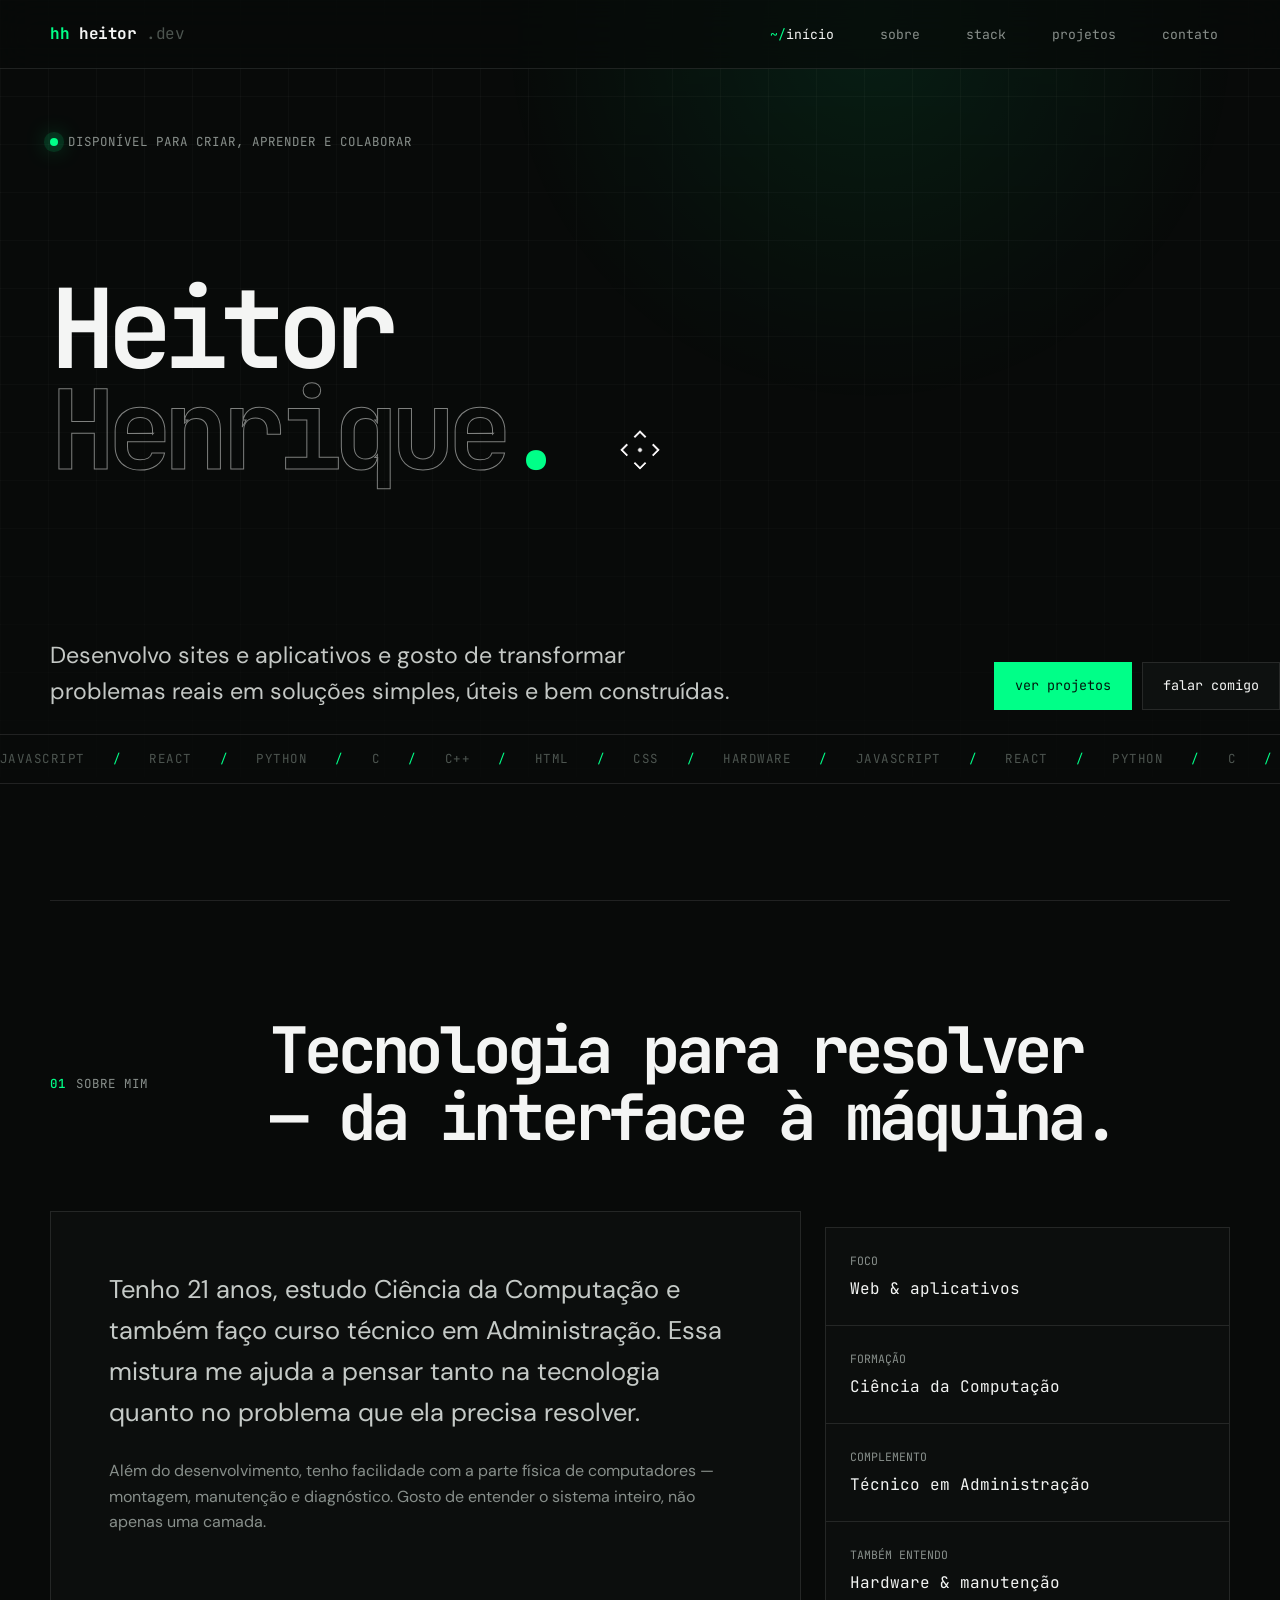
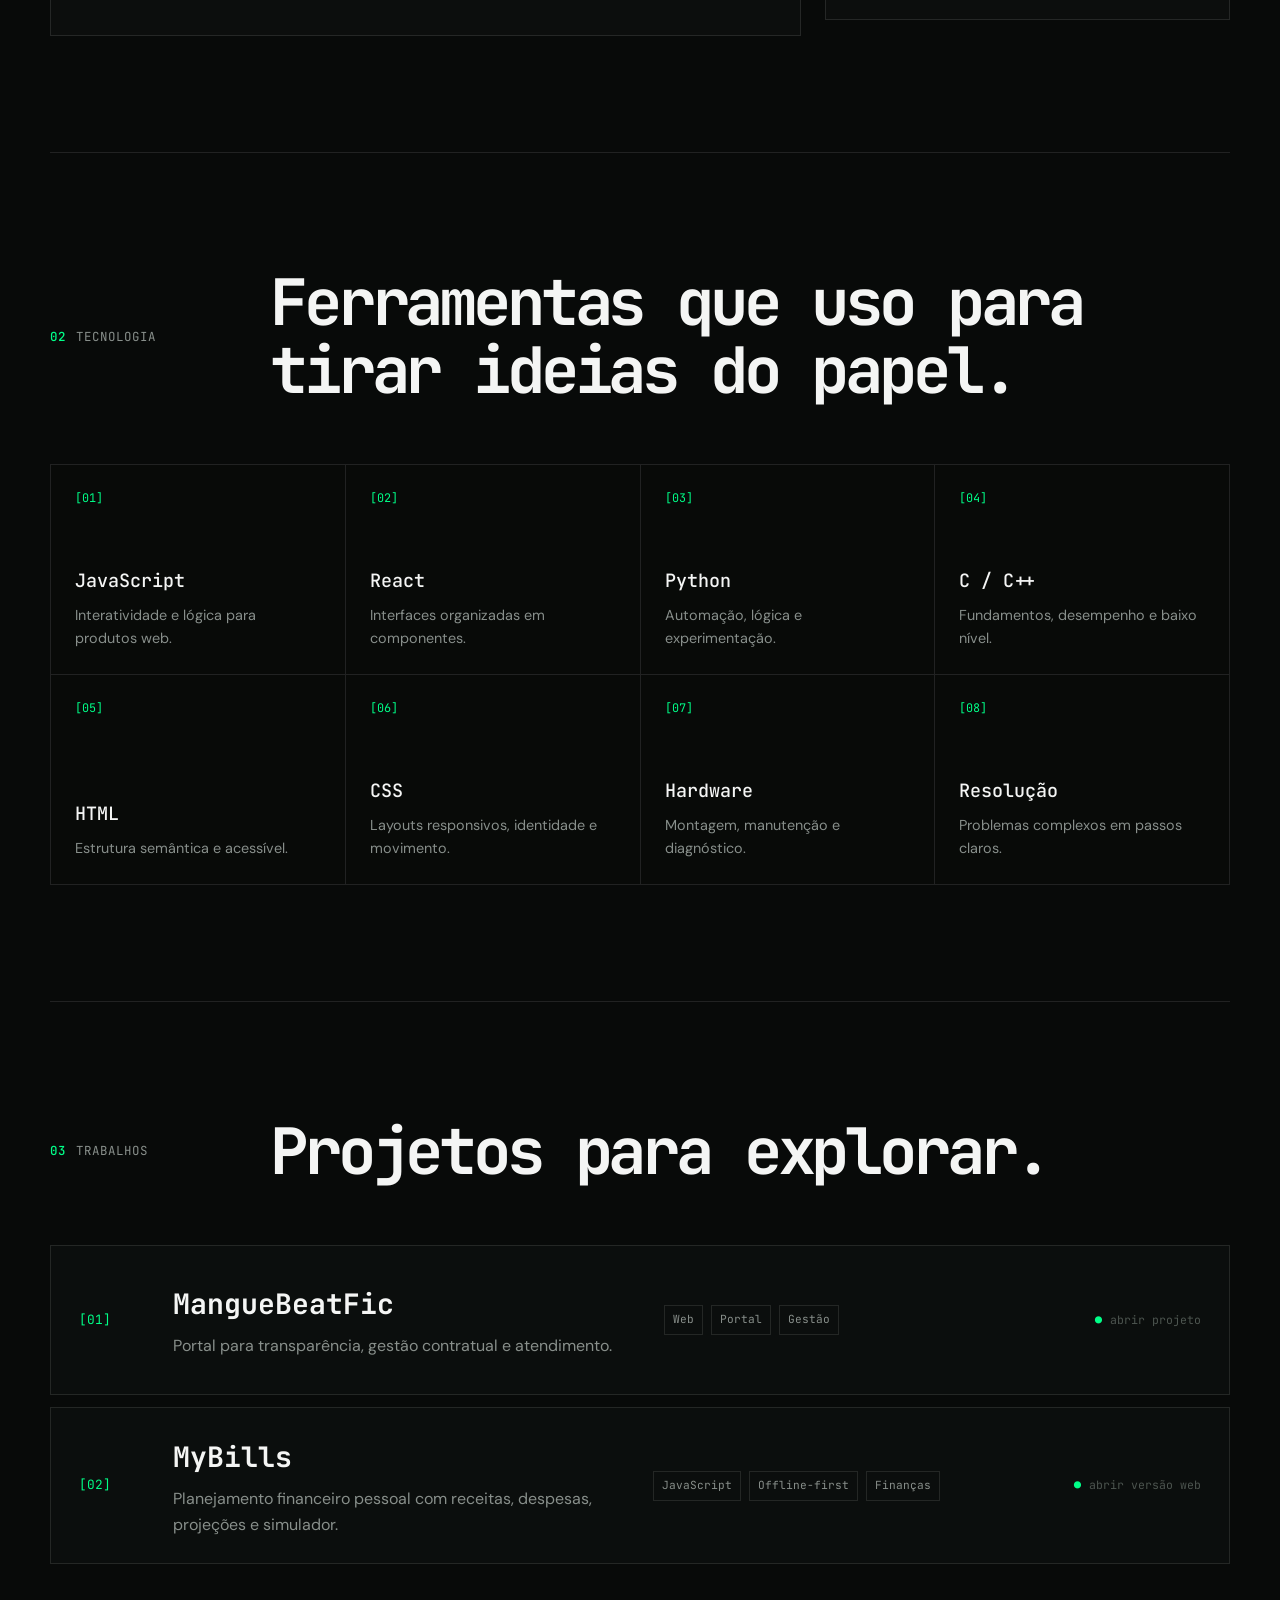
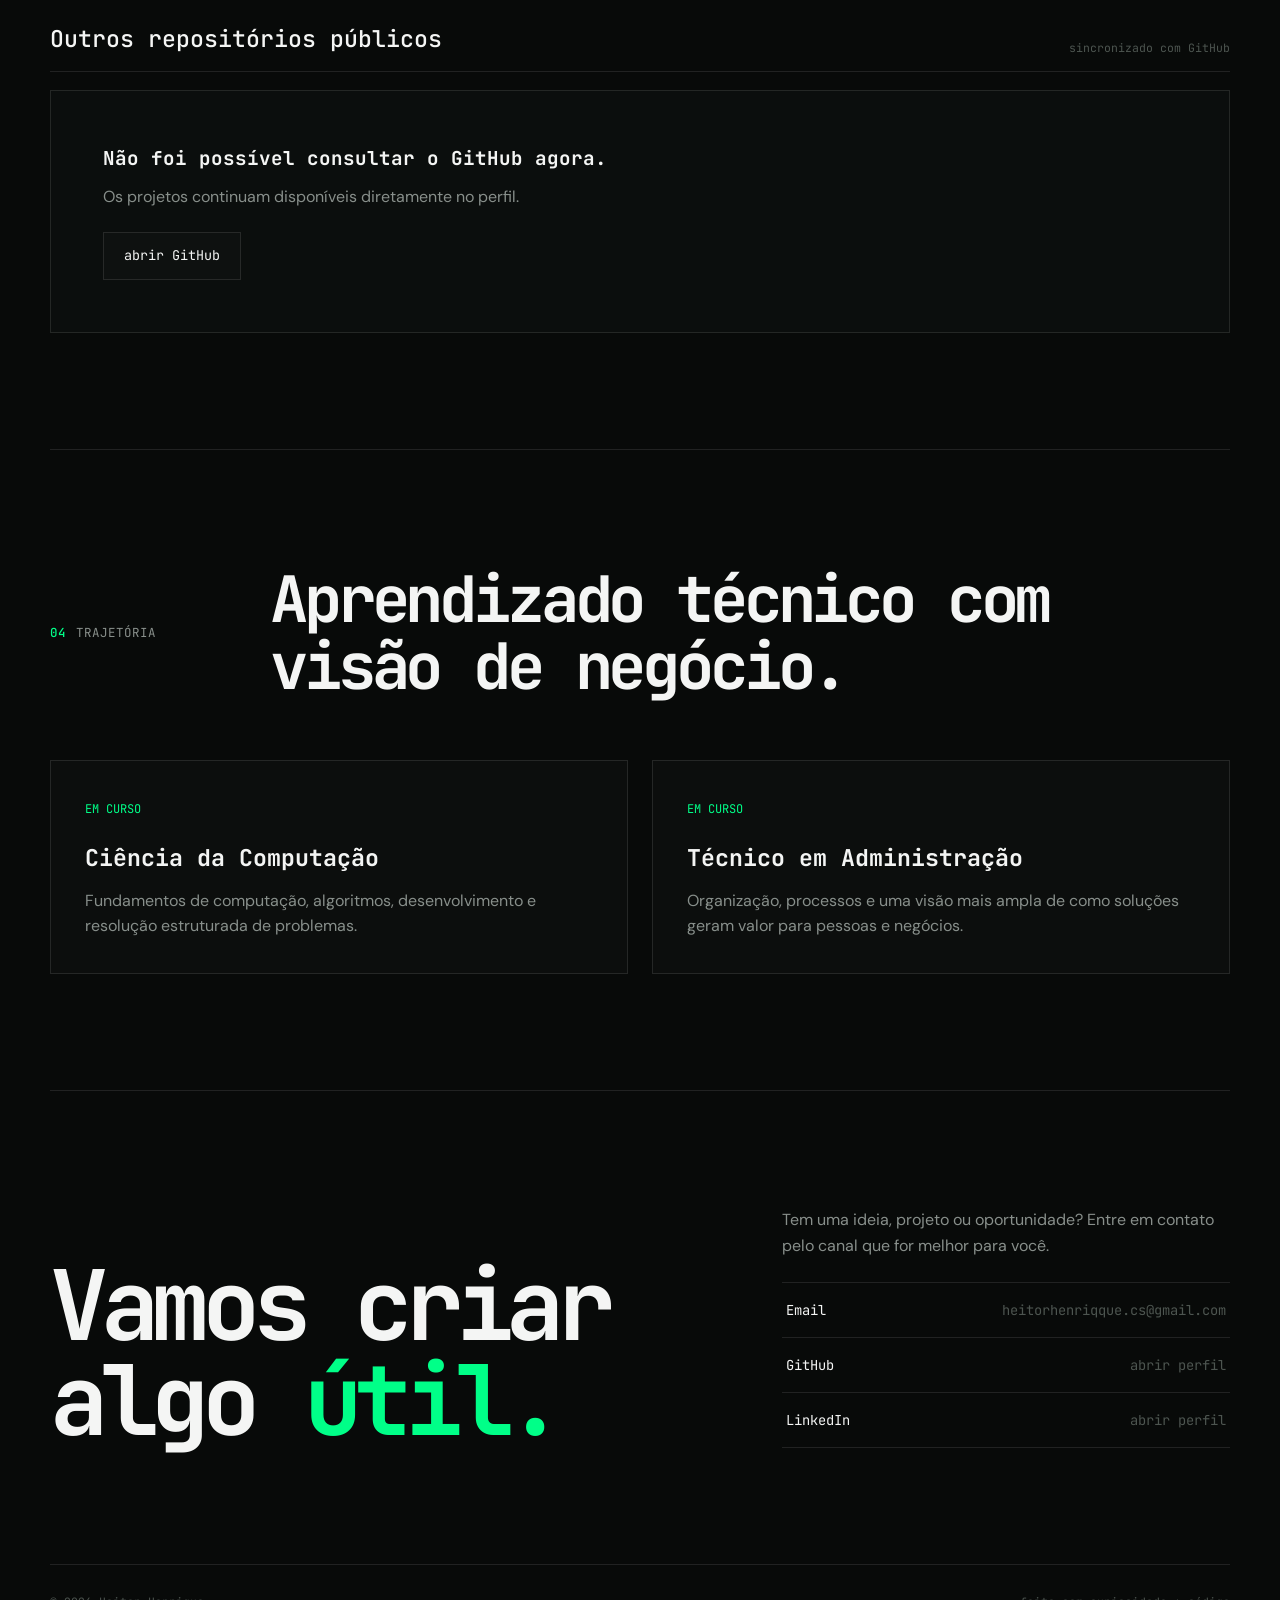
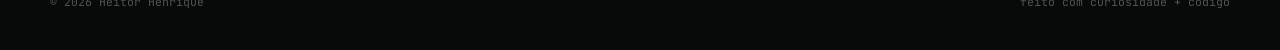
==== index.html @ 335a234e "Publica portfólio profissional" ====
<!doctype html>
<html lang="pt-BR">
<head>
  <meta charset="UTF-8" />
  <meta name="viewport" content="width=device-width, initial-scale=1.0" />
  <meta name="description" content="Portfólio de Heitor Henrique, estudante de Ciência da Computação e desenvolvedor de sites e aplicativos." />
  <meta name="theme-color" content="#080a09" />
  <title>Heitor Henrique — Desenvolvedor</title>
  <link rel="preconnect" href="https://fonts.googleapis.com" />
  <link rel="preconnect" href="https://fonts.gstatic.com" crossorigin />
  <link href="https://fonts.googleapis.com/css2?family=DM+Sans:wght@400;500;600&family=JetBrains+Mono:wght@400;500;600;700&display=swap" rel="stylesheet" />
  <link rel="icon" type="image/svg+xml" href="data:image/svg+xml,%3Csvg xmlns='http://www.w3.org/2000/svg' viewBox='0 0 64 64'%3E%3Crect width='64' height='64' rx='14' fill='%23080a09'/%3E%3Cpath d='M15 17v30M49 17v30M15 32h34' stroke='%2300ff88' stroke-width='7' stroke-linecap='round'/%3E%3C/svg%3E" />
  <style>
    :root {
      --bg: #080a09;
      --panel: #0e1110;
      --panel-2: #121614;
      --ink: #f4f5f4;
      --muted: #888f8b;
      --faint: #4d5550;
      --line: rgba(255, 255, 255, 0.1);
      --green: #00ff88;
      --green-soft: rgba(0, 255, 136, 0.12);
      --mono: "JetBrains Mono", ui-monospace, SFMono-Regular, Menlo, monospace;
      --sans: "DM Sans", system-ui, sans-serif;
      --page: min(1180px, calc(100vw - 48px));
    }

    * { box-sizing: border-box; }
    html { scroll-behavior: smooth; }
    body {
      margin: 0;
      min-width: 320px;
      color: var(--ink);
      background: var(--bg);
      font-family: var(--sans);
      font-size: 16px;
      line-height: 1.6;
      overflow-x: hidden;
    }

    body::before {
      content: "";
      position: fixed;
      inset: 0;
      z-index: -2;
      pointer-events: none;
      background-image:
        radial-gradient(circle at 68% 4%, rgba(0, 255, 136, 0.085), transparent 30%),
        linear-gradient(rgba(255,255,255,.026) 1px, transparent 1px),
        linear-gradient(90deg, rgba(255,255,255,.026) 1px, transparent 1px);
      background-size: auto, 48px 48px, 48px 48px;
      mask-image: linear-gradient(to bottom, #000 0%, rgba(0,0,0,.75) 52%, transparent 100%);
    }

    ::selection { color: #001b0e; background: var(--green); }
    a { color: inherit; text-decoration: none; }
    button { color: inherit; font: inherit; }
    [id] { scroll-margin-top: 100px; }

    .skip-link {
      position: fixed;
      z-index: 1000;
      top: 12px;
      left: 12px;
      padding: 10px 14px;
      background: var(--green);
      color: #00170c;
      transform: translateY(-140%);
      transition: transform .2s ease;
    }
    .skip-link:focus { transform: translateY(0); }

    .topbar {
      position: fixed;
      inset: 0 0 auto;
      z-index: 50;
      background: rgba(8,10,9,.72);
      border-bottom: 1px solid var(--line);
      backdrop-filter: blur(18px);
    }

    .nav {
      width: var(--page);
      height: 68px;
      margin: auto;
      display: flex;
      align-items: center;
      justify-content: space-between;
      gap: 24px;
    }

    .brand {
      display: inline-flex;
      align-items: center;
      gap: 10px;
      font-family: var(--mono);
      font-weight: 700;
      letter-spacing: -.03em;
    }
    .brand-mark { color: var(--green); }
    .brand-ext { color: var(--faint); font-weight: 400; }

    .nav-links { display: flex; align-items: center; gap: 6px; }
    .nav-link {
      position: relative;
      padding: 8px 12px;
      color: var(--muted);
      font-family: var(--mono);
      font-size: .82rem;
      transition: color .25s ease;
    }
    .nav-link::before { content: "~/"; opacity: 0; color: var(--green); transition: opacity .25s ease; }
    .nav-link:hover, .nav-link.is-active { color: var(--ink); }
    .nav-link:hover::before, .nav-link.is-active::before { opacity: 1; }

    .menu-button {
      display: none;
      border: 1px solid var(--line);
      background: var(--panel);
      padding: 9px 12px;
      font-family: var(--mono);
      font-size: .8rem;
    }

    main { overflow: hidden; }
    .section {
      width: var(--page);
      margin: 0 auto;
      padding: 116px 0;
      border-top: 1px solid var(--line);
    }

    .hero {
      min-height: 100svh;
      padding-top: 132px;
      display: grid;
      grid-template-rows: auto 1fr auto;
      border-top: 0;
    }

    .eyebrow, .section-kicker {
      display: flex;
      align-items: center;
      gap: 10px;
      color: var(--muted);
      font-family: var(--mono);
      font-size: .78rem;
      letter-spacing: .08em;
      text-transform: uppercase;
    }
    .eyebrow-dot {
      width: 8px;
      height: 8px;
      border-radius: 50%;
      background: var(--green);
      box-shadow: 0 0 0 6px var(--green-soft), 0 0 22px var(--green);
      animation: pulse 2.2s ease-in-out infinite;
    }

    .hero-copy { align-self: center; padding: 40px 0 72px; }
    .hero h1 {
      max-width: 1050px;
      margin: 0;
      font-family: var(--mono);
      font-size: clamp(3.2rem, 8.6vw, 8rem);
      font-weight: 600;
      line-height: .92;
      letter-spacing: -.085em;
    }
    .hero h1 .outline {
      color: transparent;
      -webkit-text-stroke: 1px rgba(244,245,244,.5);
    }
    .hero h1 .accent { color: var(--green); }

    .hero-bottom {
      display: grid;
      grid-template-columns: 1.35fr .65fr;
      align-items: end;
      gap: 40px;
      padding-bottom: 24px;
    }
    .hero-intro {
      max-width: 690px;
      margin: 0;
      color: #c4c8c5;
      font-size: clamp(1.1rem, 2vw, 1.45rem);
      line-height: 1.55;
    }
    .hero-actions { display: flex; justify-content: flex-end; gap: 10px; flex-wrap: wrap; }

    .button {
      display: inline-flex;
      align-items: center;
      justify-content: center;
      min-height: 48px;
      padding: 0 20px;
      border: 1px solid var(--line);
      background: var(--panel);
      font-family: var(--mono);
      font-size: .84rem;
      transition: color .25s ease, background .25s ease, border-color .25s ease, transform .25s ease;
    }
    .button:hover { border-color: var(--green); color: var(--green); transform: translateY(-2px); }
    .button.primary { color: #00180c; background: var(--green); border-color: var(--green); }
    .button.primary:hover { color: #00180c; background: #67ffb7; }

    .ticker {
      width: 100vw;
      margin-left: calc((100vw - var(--page)) / -2);
      overflow: hidden;
      border-top: 1px solid var(--line);
      border-bottom: 1px solid var(--line);
      color: var(--faint);
      font-family: var(--mono);
      font-size: .78rem;
      letter-spacing: .12em;
      text-transform: uppercase;
    }
    .ticker-track {
      display: flex;
      width: max-content;
      gap: 28px;
      padding: 14px 0;
      animation: marquee 22s linear infinite;
    }
    .ticker-track span::after { content: "/"; margin-left: 28px; color: var(--green); }

    .section-head {
      display: grid;
      grid-template-columns: 180px 1fr;
      gap: 40px;
      margin-bottom: 60px;
    }
    .section-kicker strong { color: var(--green); font-weight: 500; }
    .section-title {
      max-width: 850px;
      margin: 0;
      font-family: var(--mono);
      font-size: clamp(2.15rem, 5vw, 4.7rem);
      line-height: 1.05;
      letter-spacing: -.065em;
    }

    .about-grid { display: grid; grid-template-columns: 1.3fr .7fr; gap: 24px; }
    .about-copy, .facts { border: 1px solid var(--line); background: rgba(14,17,16,.72); }
    .about-copy { padding: clamp(26px, 5vw, 58px); }
    .about-copy p { margin: 0; color: #c5cac7; font-size: clamp(1.15rem, 2.1vw, 1.6rem); }
    .about-copy p + p { margin-top: 24px; color: var(--muted); font-size: 1rem; }
    .facts { display: grid; }
    .fact { padding: 24px; border-bottom: 1px solid var(--line); }
    .fact:last-child { border-bottom: 0; }
    .fact dt { color: var(--muted); font-family: var(--mono); font-size: .72rem; text-transform: uppercase; }
    .fact dd { margin: 5px 0 0; font-family: var(--mono); font-size: 1rem; }

    .skill-grid { display: grid; grid-template-columns: repeat(4, 1fr); border-top: 1px solid var(--line); border-left: 1px solid var(--line); }
    .skill-card {
      position: relative;
      min-height: 210px;
      padding: 24px;
      display: flex;
      flex-direction: column;
      justify-content: space-between;
      border-right: 1px solid var(--line);
      border-bottom: 1px solid var(--line);
      background: rgba(8,10,9,.5);
      transition: background .25s ease;
      overflow: hidden;
    }
    .skill-card::before {
      content: "";
      position: absolute;
      inset: auto 0 0;
      height: 3px;
      background: var(--green);
      transform: scaleX(0);
      transform-origin: left;
      transition: transform .35s ease;
    }
    .skill-card:hover { background: var(--green-soft); }
    .skill-card:hover::before { transform: scaleX(1); }
    .skill-index { color: var(--green); font-family: var(--mono); font-size: .74rem; }
    .skill-card h3 { margin: 0; font-family: var(--mono); font-size: 1.15rem; font-weight: 500; }
    .skill-card p { margin: 8px 0 0; color: var(--muted); font-size: .9rem; }

    .project-list { display: grid; gap: 12px; }
    .project-card {
      position: relative;
      display: grid;
      grid-template-columns: 70px 1.15fr 1fr auto;
      gap: 24px;
      align-items: center;
      min-height: 150px;
      padding: 26px 28px;
      border: 1px solid var(--line);
      background: rgba(14,17,16,.65);
      transition: border-color .3s ease, background .3s ease, transform .3s ease;
    }
    .project-card:hover { border-color: rgba(0,255,136,.55); background: var(--panel-2); transform: translateX(8px); }
    .project-number { color: var(--green); font-family: var(--mono); font-size: .8rem; }
    .project-card h3 { margin: 0; font-family: var(--mono); font-size: clamp(1.2rem, 2.2vw, 1.8rem); }
    .project-card p { margin: 7px 0 0; color: var(--muted); }
    .project-tags { display: flex; flex-wrap: wrap; gap: 8px; }
    .tag { padding: 5px 8px; border: 1px solid var(--line); color: var(--muted); font-family: var(--mono); font-size: .7rem; }
    .project-status { color: var(--faint); font-family: var(--mono); font-size: .72rem; white-space: nowrap; }
    .project-status::before { content: "●"; margin-right: 8px; color: var(--green); }
    .project-empty {
      padding: clamp(28px, 5vw, 52px);
      border: 1px solid var(--line);
      background: rgba(14,17,16,.65);
    }
    .project-empty strong { display: block; margin-bottom: 10px; font-family: var(--mono); font-size: 1.2rem; }
    .project-empty p { max-width: 680px; margin: 0 0 22px; color: var(--muted); }
    .project-empty .button { width: fit-content; }
    .github-heading {
      display: flex;
      justify-content: space-between;
      gap: 20px;
      align-items: end;
      margin: 56px 0 18px;
      padding-bottom: 14px;
      border-bottom: 1px solid var(--line);
    }
    .github-heading h3 { margin: 0; font-family: var(--mono); font-size: clamp(1.1rem, 2vw, 1.45rem); font-weight: 500; }
    .github-heading span { color: var(--faint); font-family: var(--mono); font-size: .72rem; }

    .journey {
      display: grid;
      grid-template-columns: repeat(2, 1fr);
      gap: 24px;
    }
    .journey-card { padding: 34px; border: 1px solid var(--line); background: rgba(14,17,16,.72); }
    .journey-card .label { color: var(--green); font-family: var(--mono); font-size: .75rem; }
    .journey-card h3 { margin: 18px 0 12px; font-family: var(--mono); font-size: 1.45rem; }
    .journey-card p { margin: 0; color: var(--muted); }

    .contact-wrap {
      display: grid;
      grid-template-columns: 1.2fr .8fr;
      gap: 60px;
      align-items: end;
    }
    .contact-title { margin: 0; font-family: var(--mono); font-size: clamp(3rem, 7.6vw, 7.2rem); line-height: .98; letter-spacing: -.075em; }
    .contact-title span { color: var(--green); }
    .contact-side p { margin: 0 0 24px; color: var(--muted); }
    .contact-links { display: grid; border-top: 1px solid var(--line); }
    .contact-link { padding: 16px 4px; display: flex; justify-content: space-between; border-bottom: 1px solid var(--line); font-family: var(--mono); font-size: .86rem; }
    .contact-link span:last-child { color: var(--faint); }

    footer {
      width: var(--page);
      margin: auto;
      padding: 28px 0 38px;
      display: flex;
      justify-content: space-between;
      gap: 20px;
      border-top: 1px solid var(--line);
      color: var(--faint);
      font-family: var(--mono);
      font-size: .72rem;
    }

    .reveal { opacity: 0; transform: translateY(28px); transition: opacity .75s ease, transform .75s cubic-bezier(.22,1,.36,1); }
    .reveal.is-visible { opacity: 1; transform: translateY(0); }

    .cursor {
      position: fixed;
      top: 0;
      left: 0;
      z-index: 9999;
      width: 28px;
      height: 28px;
      pointer-events: none;
      will-change: transform, width, height;
      transition: width .24s cubic-bezier(.22,1,.36,1), height .24s cubic-bezier(.22,1,.36,1), opacity .2s ease;
      mix-blend-mode: difference;
    }
    .cursor-dot { position: absolute; width: 4px; height: 4px; left: 50%; top: 50%; transform: translate(-50%,-50%); border-radius: 50%; background: #fff; transition: opacity .2s ease; }
    .cursor-corner { position: absolute; width: 9px; height: 9px; border-color: #fff; border-style: solid; transition: width .2s ease, height .2s ease; }
    .cursor-corner:nth-child(2) { top: 0; left: 0; border-width: 2px 0 0 2px; }
    .cursor-corner:nth-child(3) { top: 0; right: 0; border-width: 2px 2px 0 0; }
    .cursor-corner:nth-child(4) { bottom: 0; right: 0; border-width: 0 2px 2px 0; }
    .cursor-corner:nth-child(5) { bottom: 0; left: 0; border-width: 0 0 2px 2px; }
    .cursor.is-target .cursor-dot { opacity: 0; }

    @keyframes pulse { 50% { opacity: .4; transform: scale(.8); } }
    @keyframes marquee { to { transform: translateX(-50%); } }

    @media (pointer: fine) { body, a, button { cursor: none; } }
    @media (pointer: coarse) { .cursor { display: none; } }

    @media (max-width: 900px) {
      :root { --page: min(100% - 32px, 720px); }
      .nav-links {
        position: absolute;
        top: 68px;
        left: 16px;
        right: 16px;
        display: none;
        flex-direction: column;
        align-items: stretch;
        padding: 12px;
        border: 1px solid var(--line);
        background: #0b0e0c;
      }
      .nav-links.is-open { display: flex; }
      .menu-button { display: block; }
      .hero-bottom, .about-grid, .contact-wrap { grid-template-columns: 1fr; }
      .hero-actions { justify-content: flex-start; }
      .section-head { grid-template-columns: 1fr; gap: 16px; }
      .skill-grid { grid-template-columns: repeat(2, 1fr); }
      .project-card { grid-template-columns: 50px 1fr; }
      .project-tags, .project-status { grid-column: 2; }
      .github-heading { align-items: start; flex-direction: column; }
      .contact-side { max-width: 560px; }
    }

    @media (max-width: 580px) {
      :root { --page: calc(100vw - 28px); }
      .section { padding: 88px 0; }
      .hero { padding-top: 116px; }
      .hero-copy { padding: 64px 0; }
      .hero h1 { font-size: clamp(3rem, 15vw, 5rem); }
      .hero-bottom { gap: 28px; }
      .skill-grid, .journey { grid-template-columns: 1fr; }
      .skill-card { min-height: 170px; }
      .project-card { grid-template-columns: 1fr; padding: 24px; }
      .project-tags, .project-status { grid-column: 1; }
      footer { flex-direction: column; }
    }

    @media (prefers-reduced-motion: reduce) {
      *, *::before, *::after { scroll-behavior: auto !important; animation-duration: .01ms !important; animation-iteration-count: 1 !important; transition-duration: .01ms !important; }
      .cursor { display: none; }
      body, a, button { cursor: auto; }
    }
  </style>
</head>
<body>
  <a class="skip-link" href="#conteudo">Pular para o conteúdo</a>
  <div class="cursor" aria-hidden="true">
    <span class="cursor-dot"></span><span class="cursor-corner"></span><span class="cursor-corner"></span><span class="cursor-corner"></span><span class="cursor-corner"></span>
  </div>

  <header class="topbar">
    <nav class="nav" aria-label="Navegação principal">
      <a class="brand cursor-target" href="#inicio" aria-label="Voltar ao início"><span class="brand-mark">hh</span><span>heitor</span><span class="brand-ext">.dev</span></a>
      <button class="menu-button cursor-target" type="button" aria-expanded="false" aria-controls="nav-links">menu</button>
      <div class="nav-links" id="nav-links">
        <a class="nav-link cursor-target is-active" href="#inicio">início</a>
        <a class="nav-link cursor-target" href="#sobre">sobre</a>
        <a class="nav-link cursor-target" href="#habilidades">stack</a>
        <a class="nav-link cursor-target" href="#projetos">projetos</a>
        <a class="nav-link cursor-target" href="#contato">contato</a>
      </div>
    </nav>
  </header>

  <main id="conteudo">
    <section class="section hero" id="inicio" data-section>
      <div class="eyebrow reveal"><span class="eyebrow-dot"></span> disponível para criar, aprender e colaborar</div>
      <div class="hero-copy reveal">
        <h1>Heitor<br><span class="outline">Henrique</span><span class="accent">.</span></h1>
      </div>
      <div>
        <div class="hero-bottom reveal">
          <p class="hero-intro">Desenvolvo sites e aplicativos e gosto de transformar problemas reais em soluções simples, úteis e bem construídas.</p>
          <div class="hero-actions">
            <a class="button primary cursor-target" href="#projetos">ver projetos</a>
            <a class="button cursor-target" href="#contato">falar comigo</a>
          </div>
        </div>
        <div class="ticker" aria-hidden="true">
          <div class="ticker-track">
            <span>JavaScript</span><span>React</span><span>Python</span><span>C</span><span>C++</span><span>HTML</span><span>CSS</span><span>Hardware</span>
            <span>JavaScript</span><span>React</span><span>Python</span><span>C</span><span>C++</span><span>HTML</span><span>CSS</span><span>Hardware</span>
          </div>
        </div>
      </div>
    </section>

    <section class="section" id="sobre" data-section>
      <div class="section-head reveal">
        <div class="section-kicker"><strong>01</strong> sobre mim</div>
        <h2 class="section-title">Tecnologia para resolver — da interface à máquina.</h2>
      </div>
      <div class="about-grid reveal">
        <article class="about-copy">
          <p>Tenho 21 anos, estudo Ciência da Computação e também faço curso técnico em Administração. Essa mistura me ajuda a pensar tanto na tecnologia quanto no problema que ela precisa resolver.</p>
          <p>Além do desenvolvimento, tenho facilidade com a parte física de computadores — montagem, manutenção e diagnóstico. Gosto de entender o sistema inteiro, não apenas uma camada.</p>
        </article>
        <dl class="facts">
          <div class="fact"><dt>Foco</dt><dd>Web & aplicativos</dd></div>
          <div class="fact"><dt>Formação</dt><dd>Ciência da Computação</dd></div>
          <div class="fact"><dt>Complemento</dt><dd>Técnico em Administração</dd></div>
          <div class="fact"><dt>Também entendo</dt><dd>Hardware & manutenção</dd></div>
        </dl>
      </div>
    </section>

    <section class="section" id="habilidades" data-section>
      <div class="section-head reveal">
        <div class="section-kicker"><strong>02</strong> tecnologia</div>
        <h2 class="section-title">Ferramentas que uso para tirar ideias do papel.</h2>
      </div>
      <div class="skill-grid reveal">
        <article class="skill-card cursor-target"><span class="skill-index">[01]</span><div><h3>JavaScript</h3><p>Interatividade e lógica para produtos web.</p></div></article>
        <article class="skill-card cursor-target"><span class="skill-index">[02]</span><div><h3>React</h3><p>Interfaces organizadas em componentes.</p></div></article>
        <article class="skill-card cursor-target"><span class="skill-index">[03]</span><div><h3>Python</h3><p>Automação, lógica e experimentação.</p></div></article>
        <article class="skill-card cursor-target"><span class="skill-index">[04]</span><div><h3>C / C++</h3><p>Fundamentos, desempenho e baixo nível.</p></div></article>
        <article class="skill-card cursor-target"><span class="skill-index">[05]</span><div><h3>HTML</h3><p>Estrutura semântica e acessível.</p></div></article>
        <article class="skill-card cursor-target"><span class="skill-index">[06]</span><div><h3>CSS</h3><p>Layouts responsivos, identidade e movimento.</p></div></article>
        <article class="skill-card cursor-target"><span class="skill-index">[07]</span><div><h3>Hardware</h3><p>Montagem, manutenção e diagnóstico.</p></div></article>
        <article class="skill-card cursor-target"><span class="skill-index">[08]</span><div><h3>Resolução</h3><p>Problemas complexos em passos claros.</p></div></article>
      </div>
    </section>

    <section class="section" id="projetos" data-section>
      <div class="section-head reveal">
        <div class="section-kicker"><strong>03</strong> trabalhos</div>
        <h2 class="section-title">Projetos para explorar.</h2>
      </div>
      <div class="project-list reveal">
        <a class="project-card cursor-target" href="https://manguebeatfic.portalsgi.dev.br/" target="_blank" rel="noreferrer" aria-label="Abrir o projeto MangueBeatFic">
          <span class="project-number">[01]</span>
          <div><h3>MangueBeatFic</h3><p>Portal para transparência, gestão contratual e atendimento.</p></div>
          <div class="project-tags"><span class="tag">Web</span><span class="tag">Portal</span><span class="tag">Gestão</span></div>
          <span class="project-status">abrir projeto</span>
        </a>
        <a class="project-card cursor-target" href="/mybills/" target="_blank" rel="noreferrer" aria-label="Abrir a versão web do MyBills">
          <span class="project-number">[02]</span>
          <div><h3>MyBills</h3><p>Planejamento financeiro pessoal com receitas, despesas, projeções e simulador.</p></div>
          <div class="project-tags"><span class="tag">JavaScript</span><span class="tag">Offline-first</span><span class="tag">Finanças</span></div>
          <span class="project-status">abrir versão web</span>
        </a>
      </div>
      <div class="github-heading reveal">
        <h3>Outros repositórios públicos</h3>
        <span>sincronizado com GitHub</span>
      </div>
      <div class="project-list reveal" id="github-projects" aria-live="polite" aria-busy="true">
        <div class="project-empty"><strong>Buscando projetos...</strong><p>Conectando ao perfil público de Heitor no GitHub.</p></div>
      </div>
    </section>

    <section class="section" id="formacao" data-section>
      <div class="section-head reveal">
        <div class="section-kicker"><strong>04</strong> trajetória</div>
        <h2 class="section-title">Aprendizado técnico com visão de negócio.</h2>
      </div>
      <div class="journey reveal">
        <article class="journey-card"><span class="label">EM CURSO</span><h3>Ciência da Computação</h3><p>Fundamentos de computação, algoritmos, desenvolvimento e resolução estruturada de problemas.</p></article>
        <article class="journey-card"><span class="label">EM CURSO</span><h3>Técnico em Administração</h3><p>Organização, processos e uma visão mais ampla de como soluções geram valor para pessoas e negócios.</p></article>
      </div>
    </section>

    <section class="section" id="contato" data-section>
      <div class="contact-wrap reveal">
        <h2 class="contact-title">Vamos criar algo <span>útil.</span></h2>
        <div class="contact-side">
          <p>Tem uma ideia, projeto ou oportunidade? Entre em contato pelo canal que for melhor para você.</p>
          <div class="contact-links">
            <a class="contact-link cursor-target" href="mailto:heitorhenriqque.cs@gmail.com"><span>Email</span><span>heitorhenriqque.cs@gmail.com</span></a>
            <a class="contact-link cursor-target" href="https://github.com/heitorhenriqquecs-collab" target="_blank" rel="noreferrer"><span>GitHub</span><span>abrir perfil</span></a>
            <a class="contact-link cursor-target" href="https://www.linkedin.com/in/heitor-henrique-1b227a341/" target="_blank" rel="noreferrer"><span>LinkedIn</span><span>abrir perfil</span></a>
          </div>
        </div>
      </div>
    </section>
  </main>

  <footer><span>© <span id="year"></span> Heitor Henrique</span><span>feito com curiosidade + código</span></footer>

  <script>
    const reduceMotion = window.matchMedia('(prefers-reduced-motion: reduce)').matches;
    document.getElementById('year').textContent = new Date().getFullYear();

    const menuButton = document.querySelector('.menu-button');
    const navLinks = document.querySelector('.nav-links');
    menuButton.addEventListener('click', () => {
      const open = navLinks.classList.toggle('is-open');
      menuButton.setAttribute('aria-expanded', String(open));
      menuButton.textContent = open ? 'fechar' : 'menu';
    });
    document.querySelectorAll('.nav-link').forEach(link => link.addEventListener('click', () => {
      navLinks.classList.remove('is-open');
      menuButton.setAttribute('aria-expanded', 'false');
      menuButton.textContent = 'menu';
    }));

    const revealObserver = new IntersectionObserver(entries => {
      entries.forEach(entry => {
        if (entry.isIntersecting) {
          entry.target.classList.add('is-visible');
          revealObserver.unobserve(entry.target);
        }
      });
    }, { threshold: .13 });
    document.querySelectorAll('.reveal').forEach(el => revealObserver.observe(el));

    const sectionObserver = new IntersectionObserver(entries => {
      entries.forEach(entry => {
        if (!entry.isIntersecting) return;
        const id = entry.target.id;
        document.querySelectorAll('.nav-link').forEach(link => {
          link.classList.toggle('is-active', link.getAttribute('href') === `#${id}` || (id === 'formacao' && link.getAttribute('href') === '#sobre'));
        });
      });
    }, { rootMargin: '-35% 0px -55% 0px' });
    document.querySelectorAll('[data-section]').forEach(section => sectionObserver.observe(section));

    const projectsRoot = document.getElementById('github-projects');
    const githubProfile = 'https://github.com/heitorhenriqquecs-collab';

    const makeTag = label => {
      const tag = document.createElement('span');
      tag.className = 'tag';
      tag.textContent = label;
      return tag;
    };

    const renderProjects = repos => {
      projectsRoot.replaceChildren();
      projectsRoot.setAttribute('aria-busy', 'false');

      if (!repos.length) {
        const empty = document.createElement('div');
        empty.className = 'project-empty';
        const title = document.createElement('strong');
        title.textContent = 'Nenhum repositório público encontrado agora.';
        const copy = document.createElement('p');
        copy.textContent = 'Quando um projeto for publicado no perfil, ele aparecerá automaticamente aqui.';
        const link = document.createElement('a');
        link.className = 'button cursor-target';
        link.href = githubProfile;
        link.target = '_blank';
        link.rel = 'noreferrer';
        link.textContent = 'acompanhar no GitHub';
        empty.append(title, copy, link);
        projectsRoot.append(empty);
        return;
      }

      repos.forEach((repo, index) => {
        const card = document.createElement('a');
        card.className = 'project-card cursor-target';
        card.href = repo.html_url;
        card.target = '_blank';
        card.rel = 'noreferrer';
        card.setAttribute('aria-label', `Abrir ${repo.name} no GitHub`);

        const number = document.createElement('span');
        number.className = 'project-number';
        number.textContent = `[${String(index + 3).padStart(2, '0')}]`;

        const text = document.createElement('div');
        const heading = document.createElement('h3');
        heading.textContent = repo.name.replaceAll('-', ' ');
        const description = document.createElement('p');
        description.textContent = repo.description || 'Repositório de projeto e estudos de desenvolvimento.';
        text.append(heading, description);

        const tags = document.createElement('div');
        tags.className = 'project-tags';
        if (repo.language) tags.append(makeTag(repo.language));
        (repo.topics || []).slice(0, 3).forEach(topic => tags.append(makeTag(topic)));
        if (repo.fork) tags.append(makeTag('fork'));
        if (repo.archived) tags.append(makeTag('arquivado'));

        const status = document.createElement('span');
        status.className = 'project-status';
        status.textContent = 'ver no GitHub';
        card.append(number, text, tags, status);
        projectsRoot.append(card);
      });
    };

    const loadProjects = async () => {
      try {
        const repos = [];
        for (let page = 1; page <= 10; page += 1) {
          const response = await fetch(`https://api.github.com/users/heitorhenriqquecs-collab/repos?per_page=100&sort=updated&page=${page}`, {
            headers: { Accept: 'application/vnd.github+json' }
          });
          if (!response.ok) throw new Error('GitHub indisponível');
          const batch = await response.json();
          repos.push(...batch);
          if (batch.length < 100) break;
        }
        renderProjects(repos);
      } catch {
        projectsRoot.setAttribute('aria-busy', 'false');
        projectsRoot.innerHTML = '<div class="project-empty"><strong>Não foi possível consultar o GitHub agora.</strong><p>Os projetos continuam disponíveis diretamente no perfil.</p><a class="button cursor-target" href="https://github.com/heitorhenriqquecs-collab" target="_blank" rel="noreferrer">abrir GitHub</a></div>';
      }
    };
    loadProjects();

    if (!reduceMotion && window.matchMedia('(pointer: fine)').matches) {
      const cursor = document.querySelector('.cursor');
      const state = { x: innerWidth / 2, y: innerHeight / 2, cx: innerWidth / 2, cy: innerHeight / 2, w: 28, h: 28, target: null };
      window.addEventListener('mousemove', event => { state.x = event.clientX; state.y = event.clientY; cursor.style.opacity = '1'; });
      document.documentElement.addEventListener('mouseleave', () => cursor.style.opacity = '0');

      document.addEventListener('mouseover', event => {
        const target = event.target.closest('.cursor-target');
        if (!target || target === state.target) return;
        state.target = target;
        cursor.classList.add('is-target');
      });
      document.addEventListener('mouseout', event => {
        if (!state.target || state.target.contains(event.relatedTarget)) return;
        state.target = null;
        state.w = 28;
        state.h = 28;
        cursor.classList.remove('is-target');
      });

      const animateCursor = () => {
        let tx = state.x, ty = state.y;
        if (state.target) {
          const rect = state.target.getBoundingClientRect();
          tx = rect.left + rect.width / 2;
          ty = rect.top + rect.height / 2;
          state.w = rect.width + 16;
          state.h = rect.height + 14;
        }
        state.cx += (tx - state.cx) * .22;
        state.cy += (ty - state.cy) * .22;
        cursor.style.width = `${state.w}px`;
        cursor.style.height = `${state.h}px`;
        cursor.style.transform = `translate3d(${state.cx - state.w / 2}px, ${state.cy - state.h / 2}px, 0) rotate(${state.target ? 0 : 45}deg)`;
        requestAnimationFrame(animateCursor);
      };
      animateCursor();
    }
  </script>
</body>
</html>
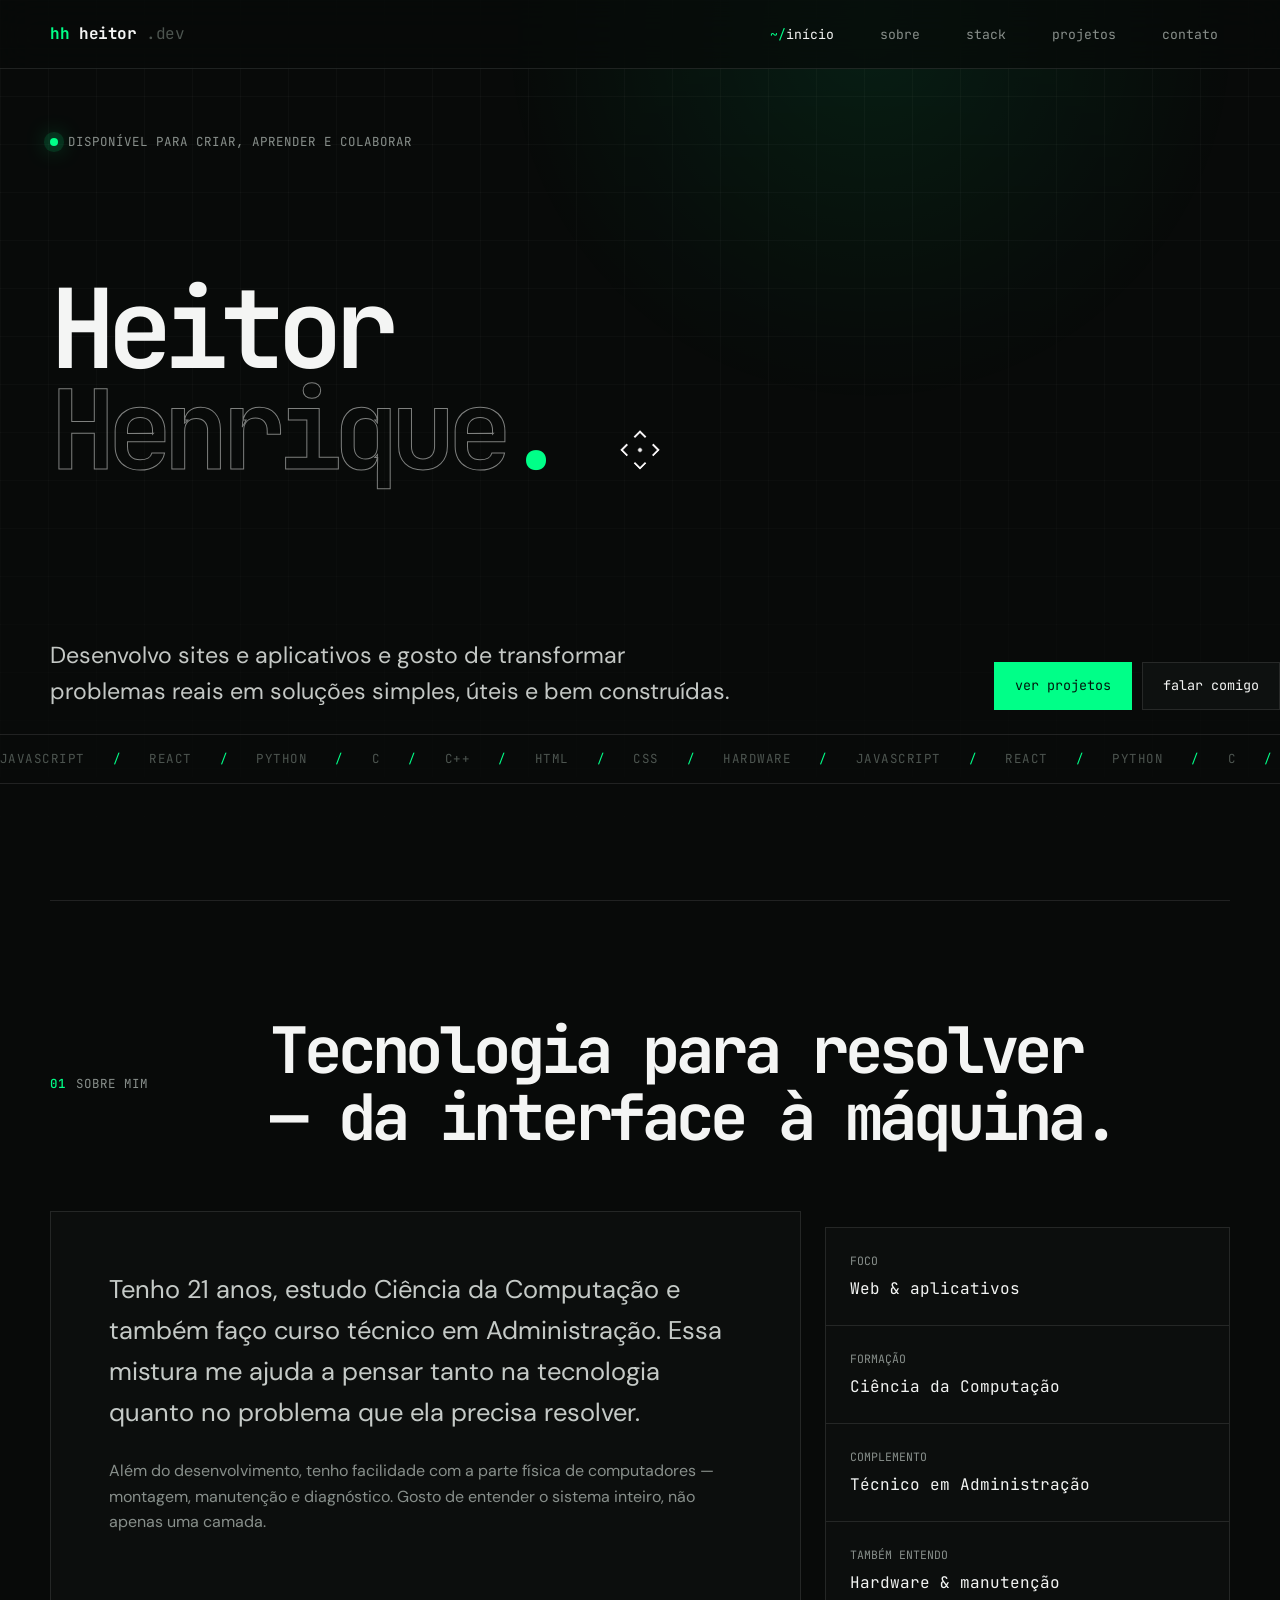
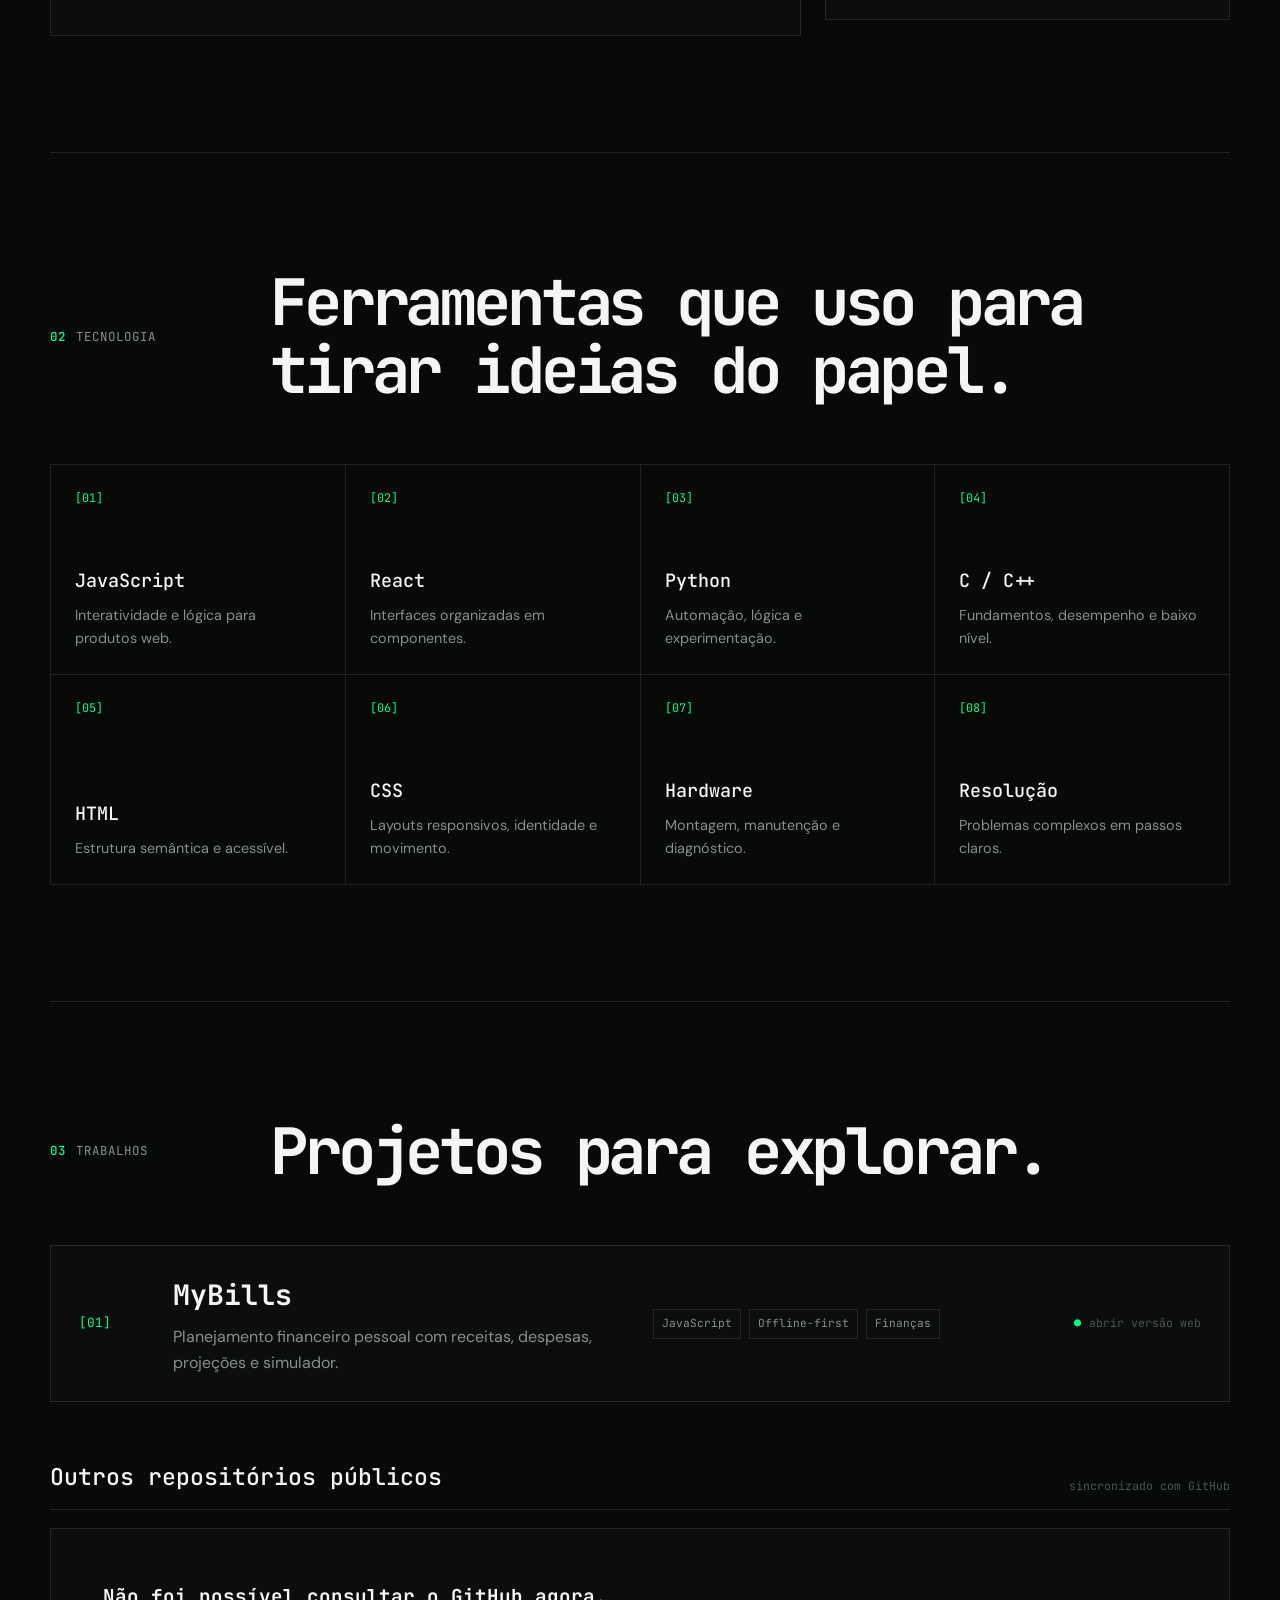
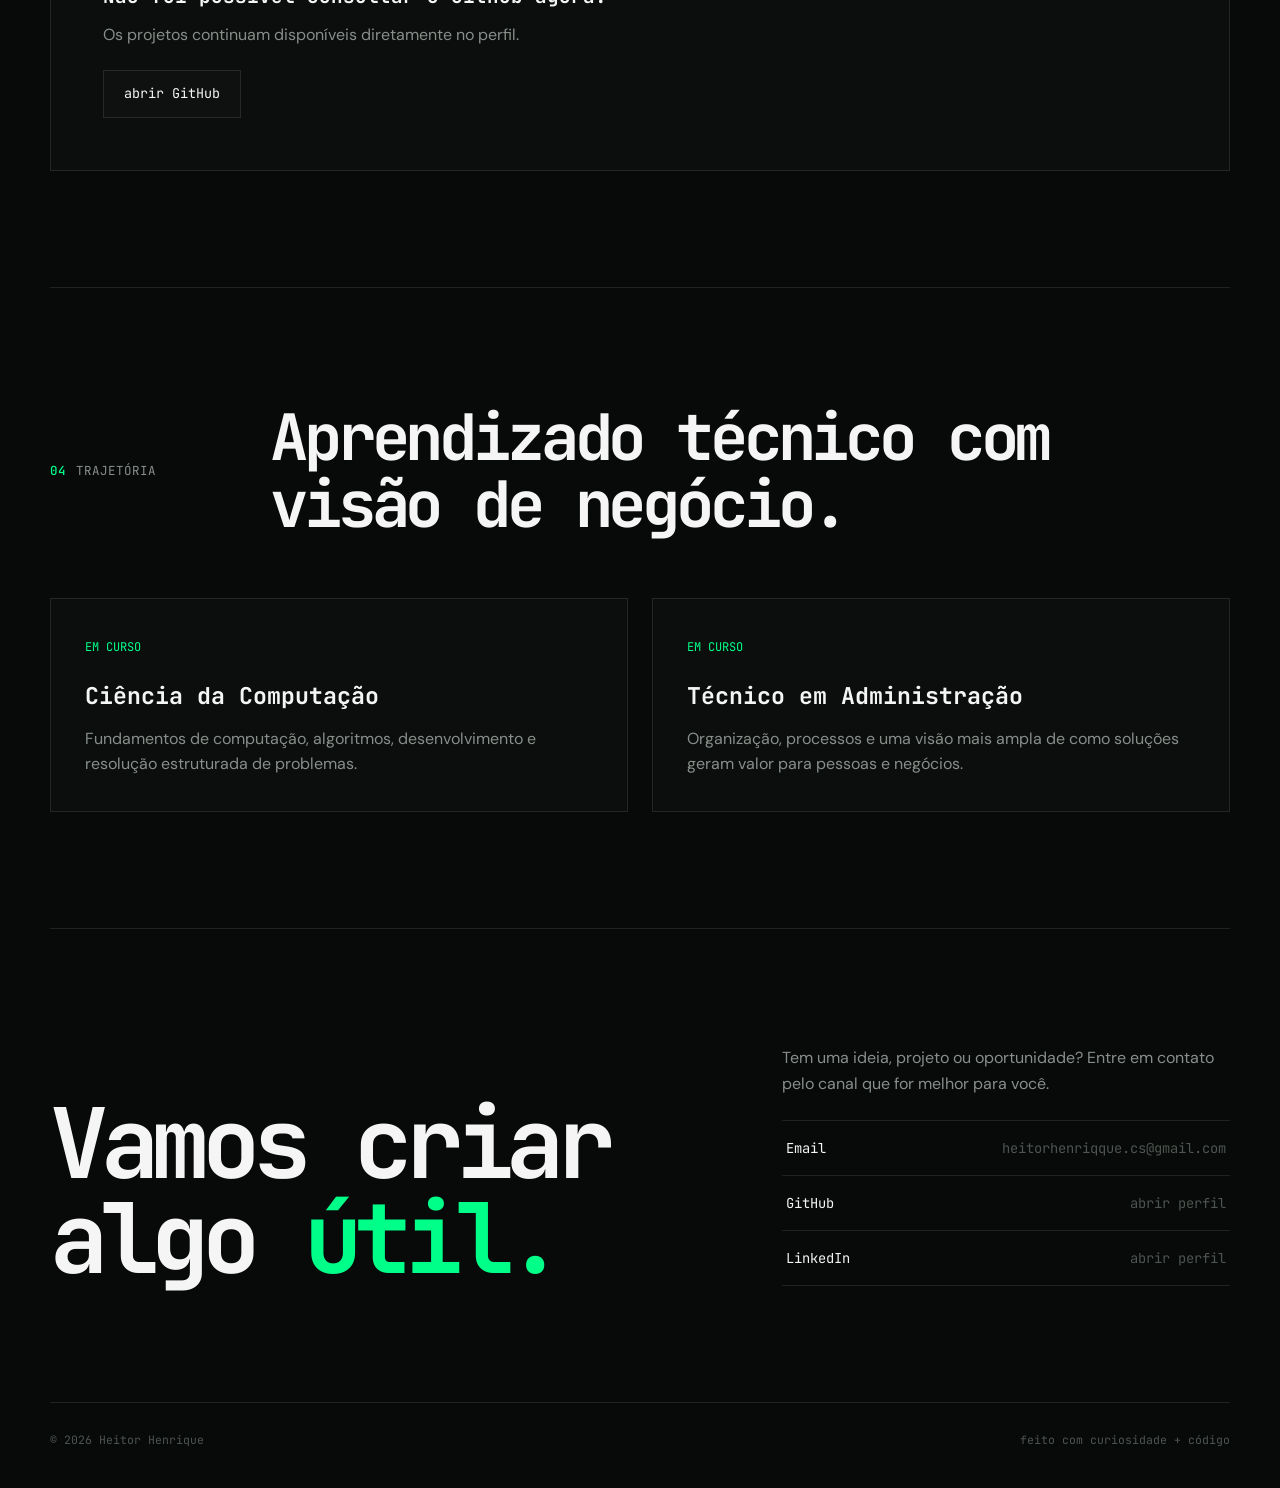
==== commit 9ca47970: "Mantém MangueBeat fora do repositório público" ====
--- a/index.html
+++ b/index.html
@@ -522,14 +522,8 @@
         <h2 class="section-title">Projetos para explorar.</h2>
       </div>
       <div class="project-list reveal">
-        <a class="project-card cursor-target" href="https://manguebeatfic.portalsgi.dev.br/" target="_blank" rel="noreferrer" aria-label="Abrir o projeto MangueBeatFic">
+        <a class="project-card cursor-target" href="/mybills/" target="_blank" rel="noreferrer" aria-label="Abrir a versão web do MyBills">
           <span class="project-number">[01]</span>
-          <div><h3>MangueBeatFic</h3><p>Portal para transparência, gestão contratual e atendimento.</p></div>
-          <div class="project-tags"><span class="tag">Web</span><span class="tag">Portal</span><span class="tag">Gestão</span></div>
-          <span class="project-status">abrir projeto</span>
-        </a>
-        <a class="project-card cursor-target" href="/mybills/" target="_blank" rel="noreferrer" aria-label="Abrir a versão web do MyBills">
-          <span class="project-number">[02]</span>
           <div><h3>MyBills</h3><p>Planejamento financeiro pessoal com receitas, despesas, projeções e simulador.</p></div>
           <div class="project-tags"><span class="tag">JavaScript</span><span class="tag">Offline-first</span><span class="tag">Finanças</span></div>
           <span class="project-status">abrir versão web</span>
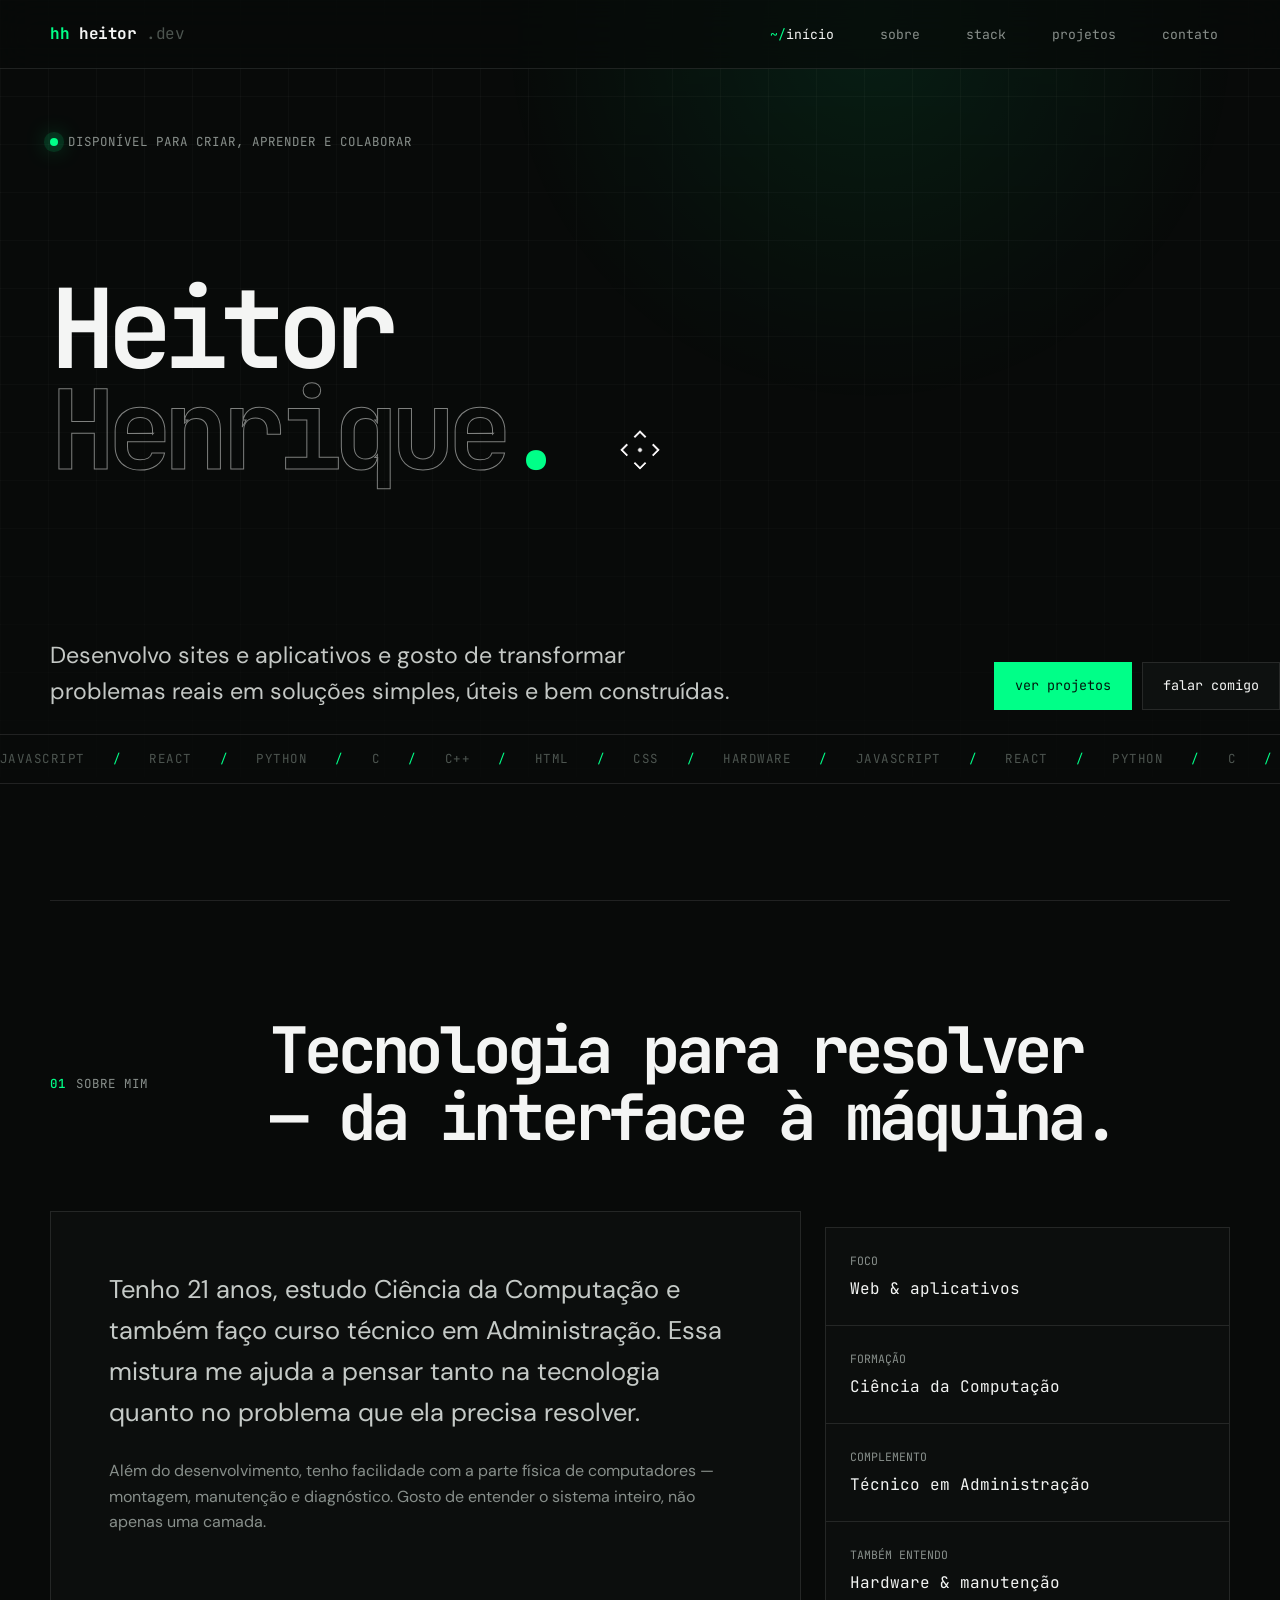
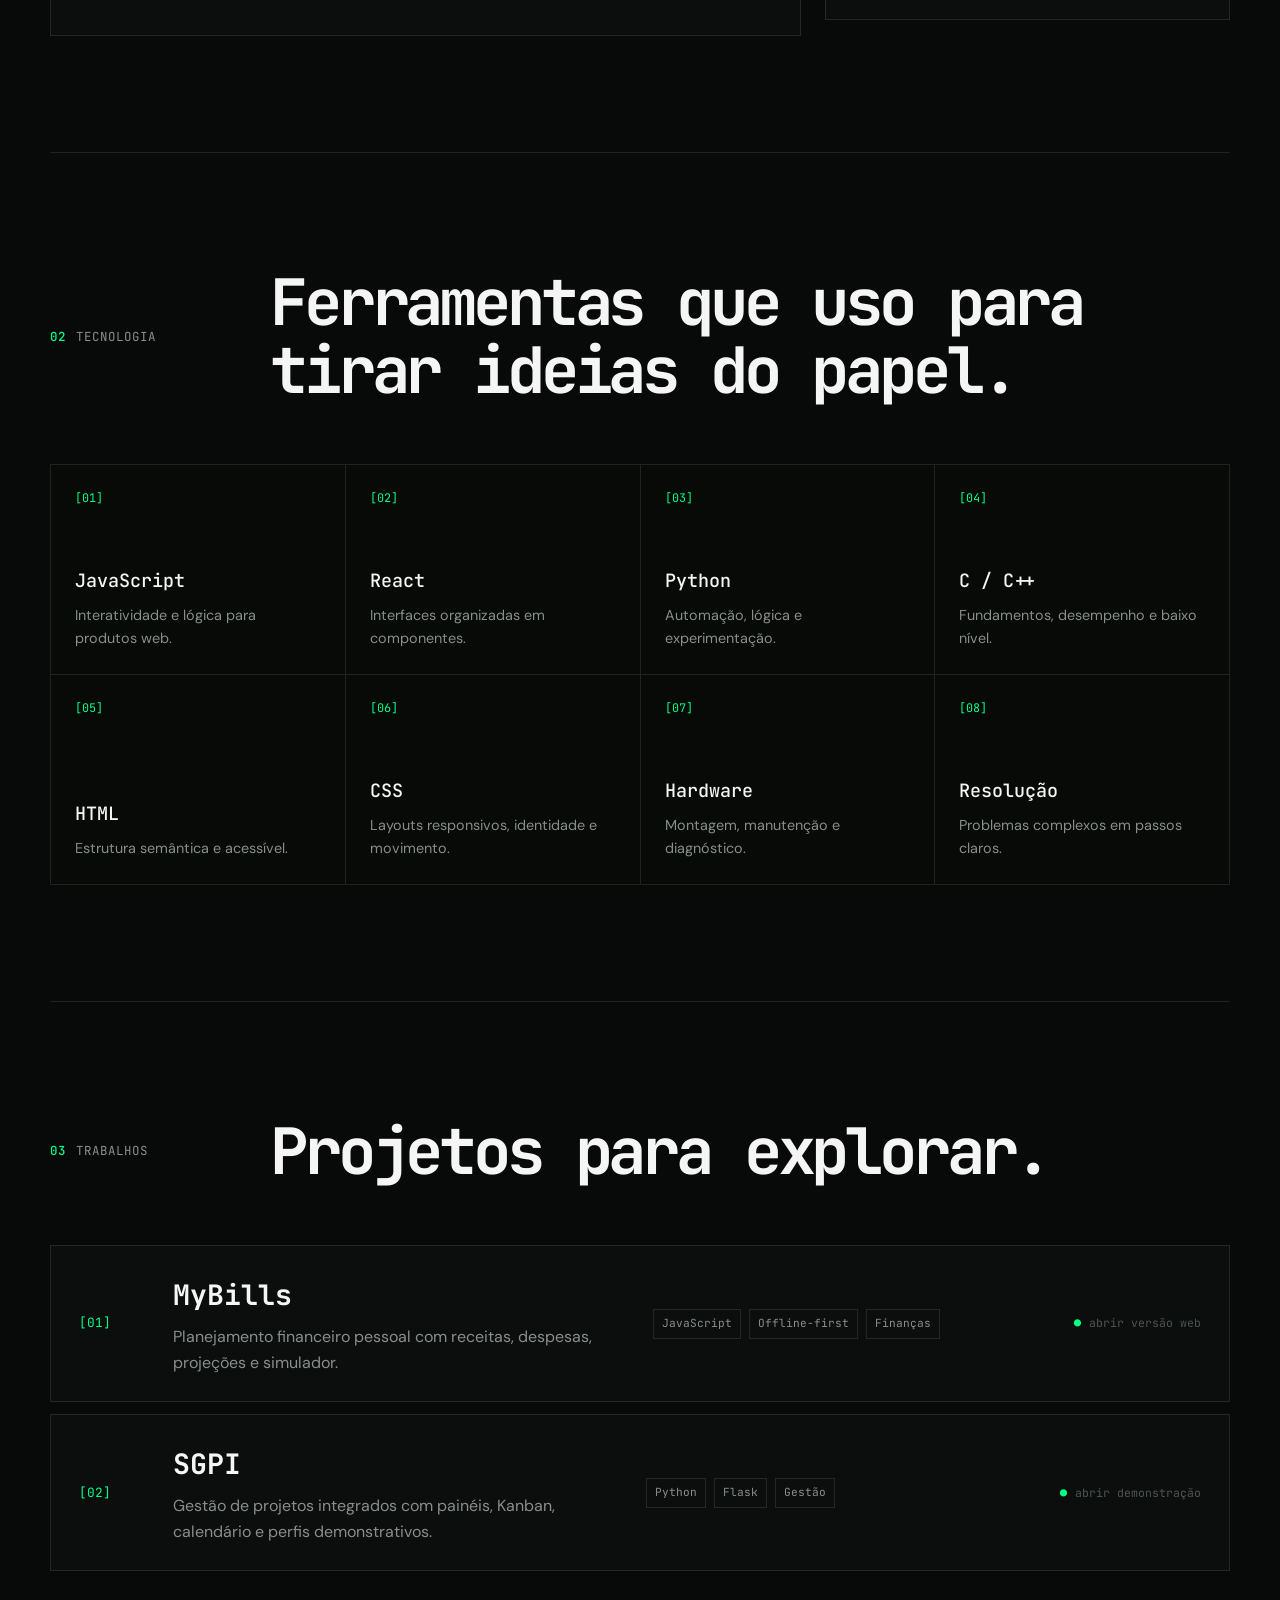
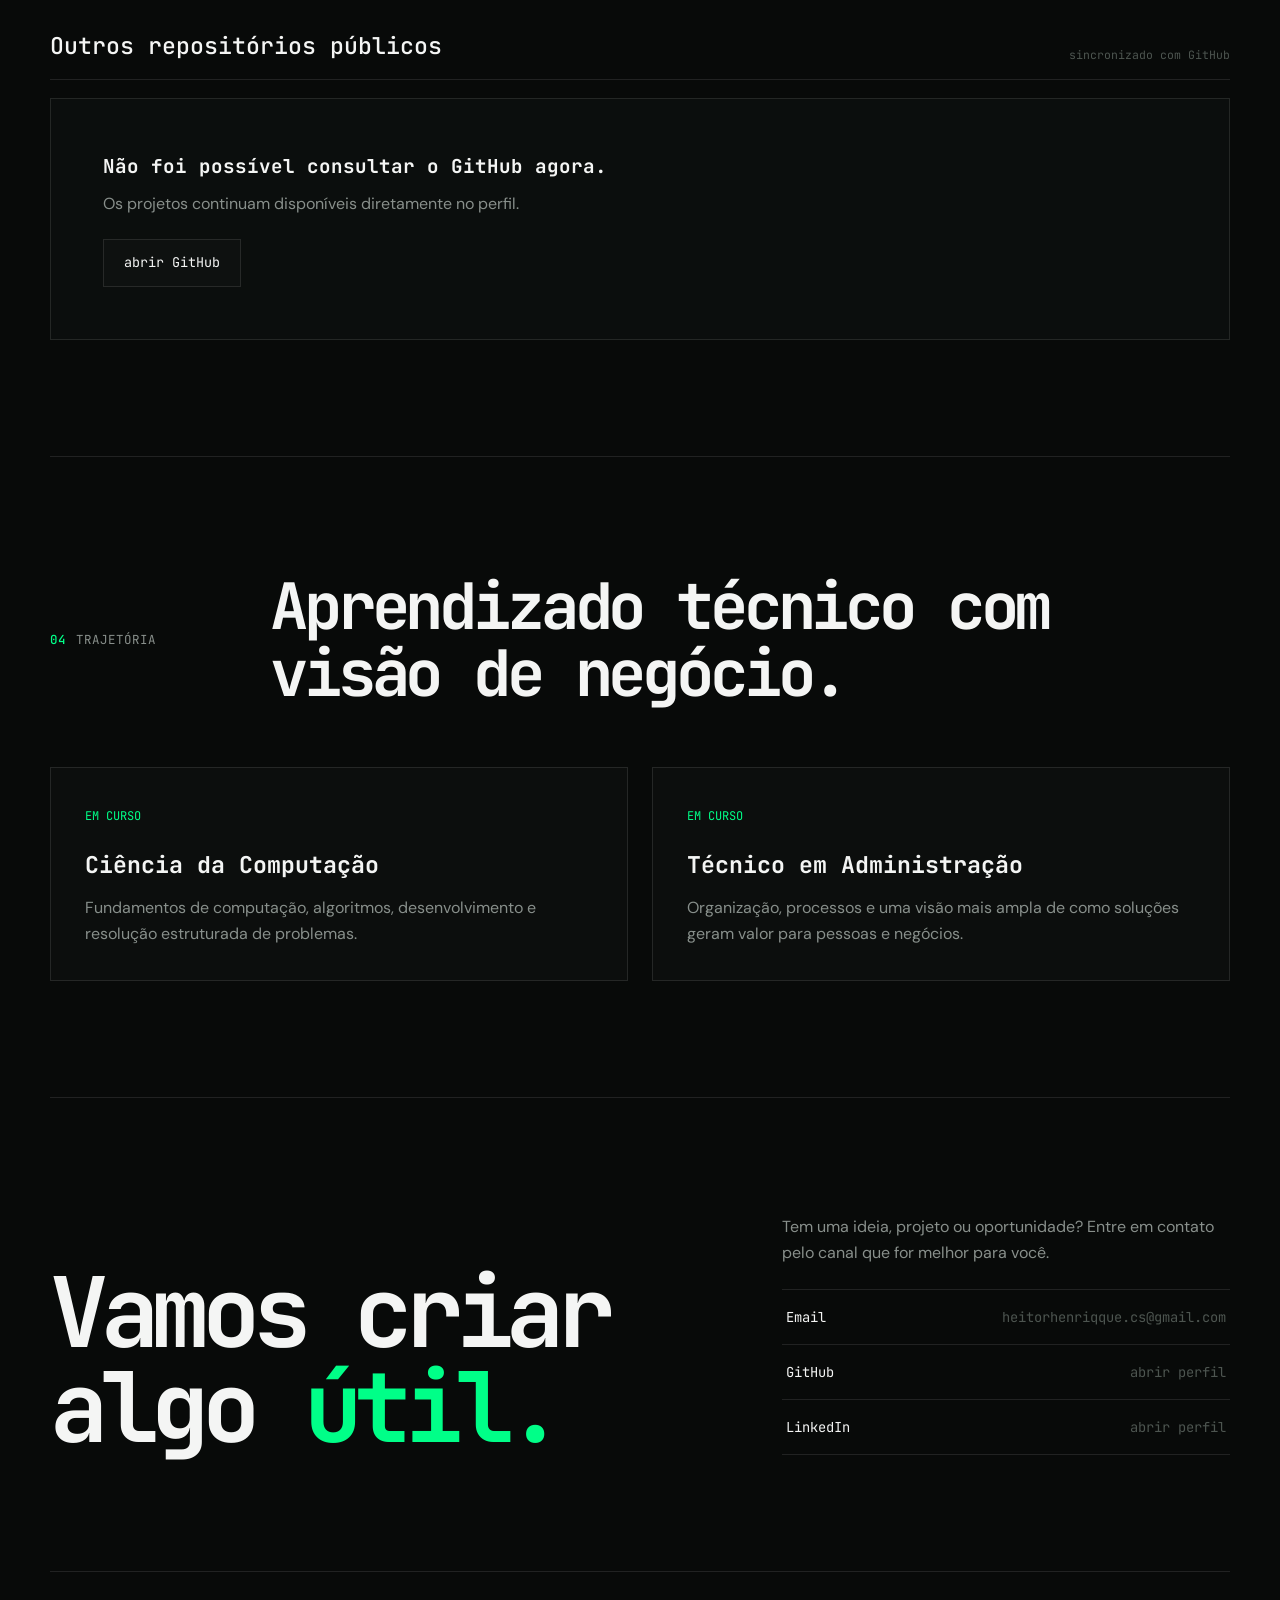
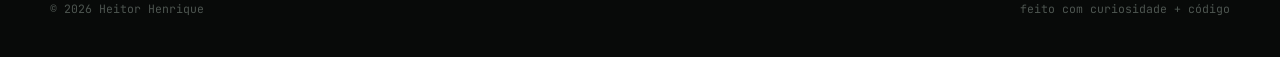
==== commit 074850a0: "Adiciona SGPI aos projetos do portfólio" ====
--- a/index.html
+++ b/index.html
@@ -528,6 +528,12 @@
           <div class="project-tags"><span class="tag">JavaScript</span><span class="tag">Offline-first</span><span class="tag">Finanças</span></div>
           <span class="project-status">abrir versão web</span>
         </a>
+        <a class="project-card cursor-target" href="https://1.portalsgi.dev.br/" target="_blank" rel="noreferrer" aria-label="Abrir a demonstração do SGPI">
+          <span class="project-number">[02]</span>
+          <div><h3>SGPI</h3><p>Gestão de projetos integrados com painéis, Kanban, calendário e perfis demonstrativos.</p></div>
+          <div class="project-tags"><span class="tag">Python</span><span class="tag">Flask</span><span class="tag">Gestão</span></div>
+          <span class="project-status">abrir demonstração</span>
+        </a>
       </div>
       <div class="github-heading reveal">
         <h3>Outros repositórios públicos</h3>
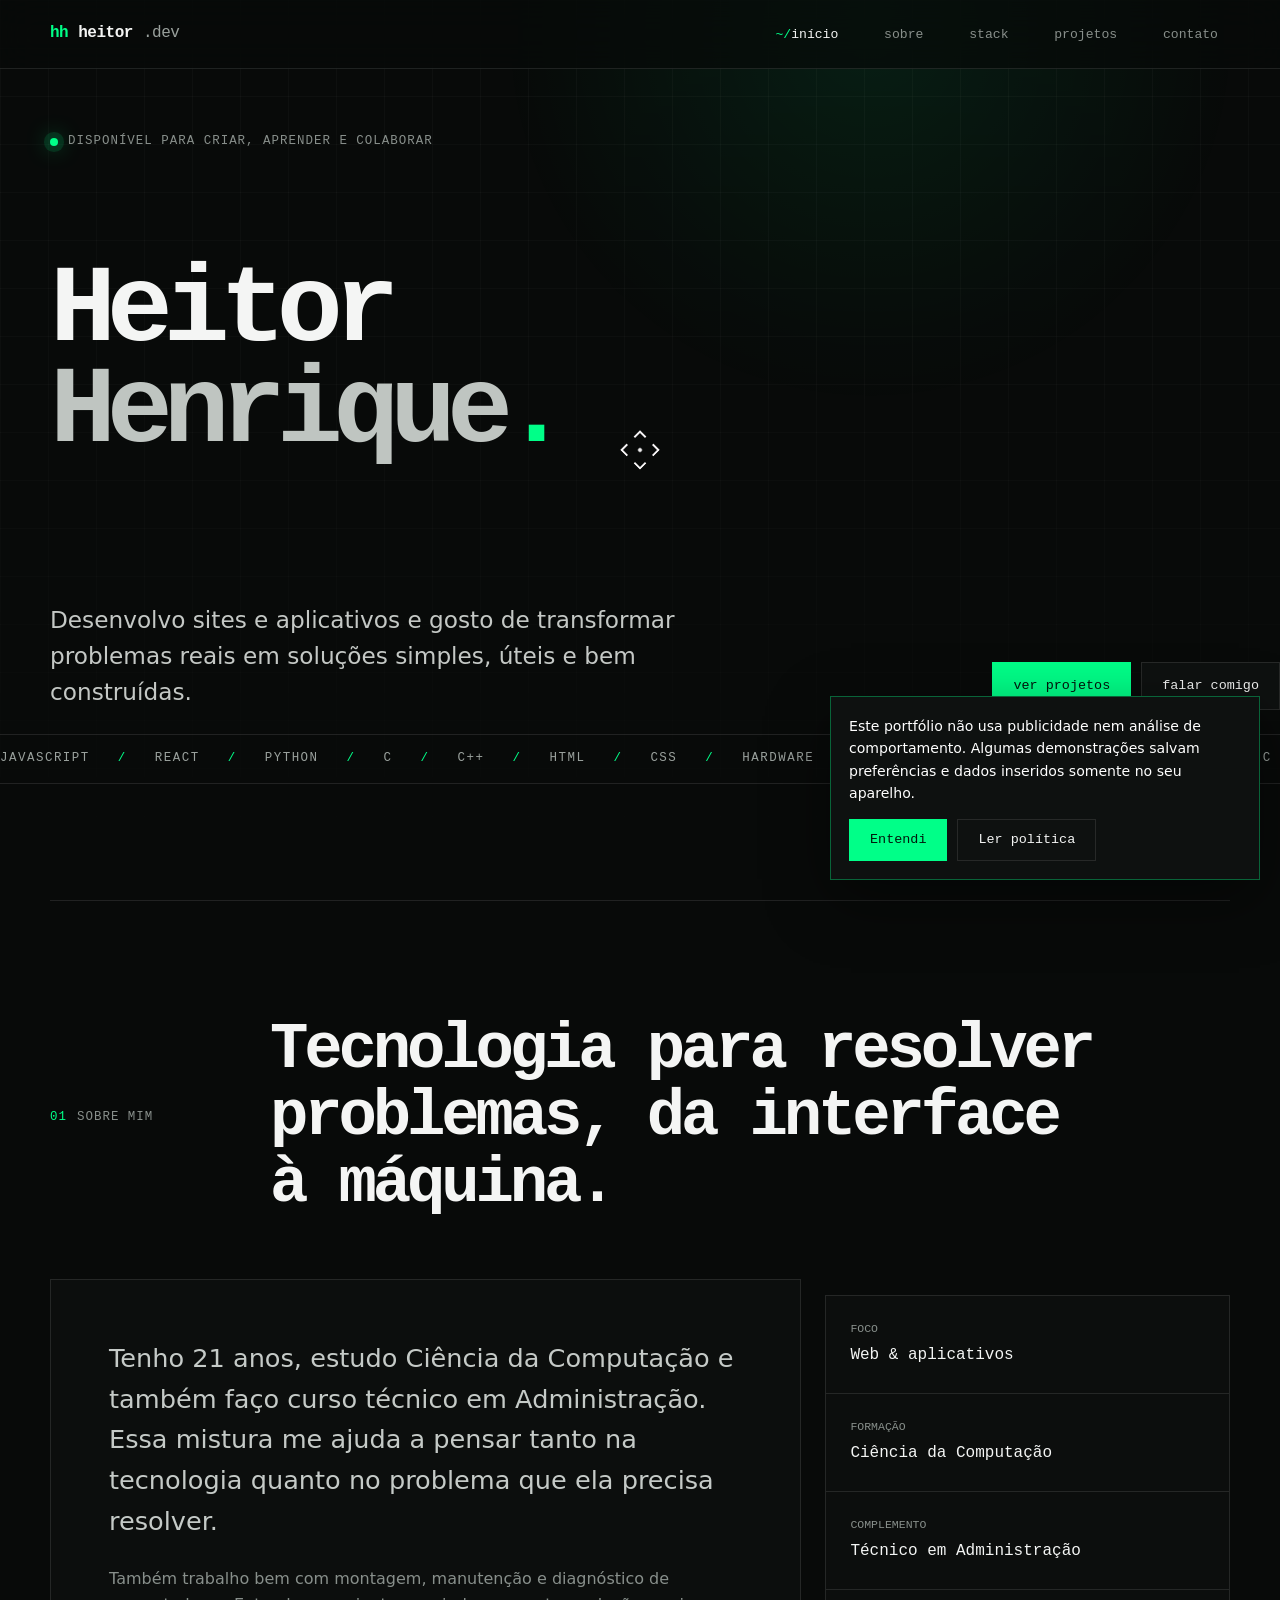
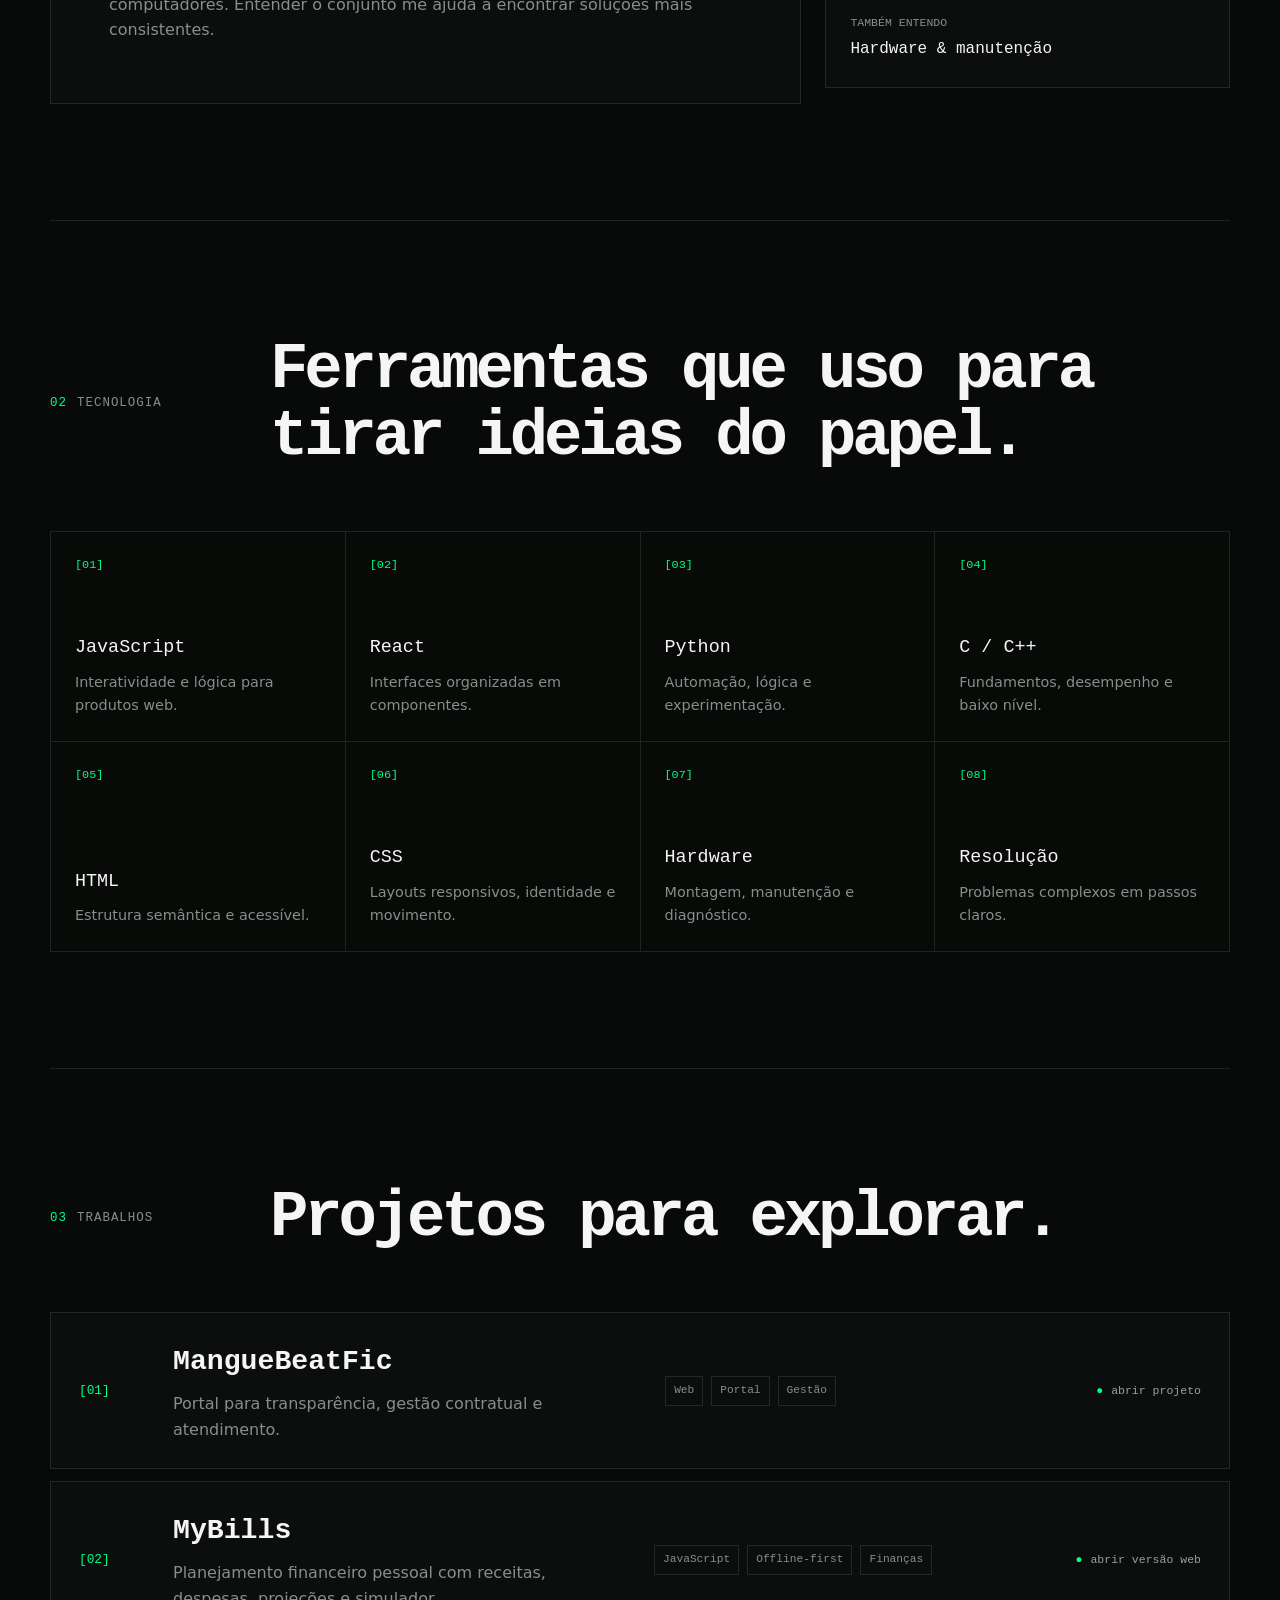
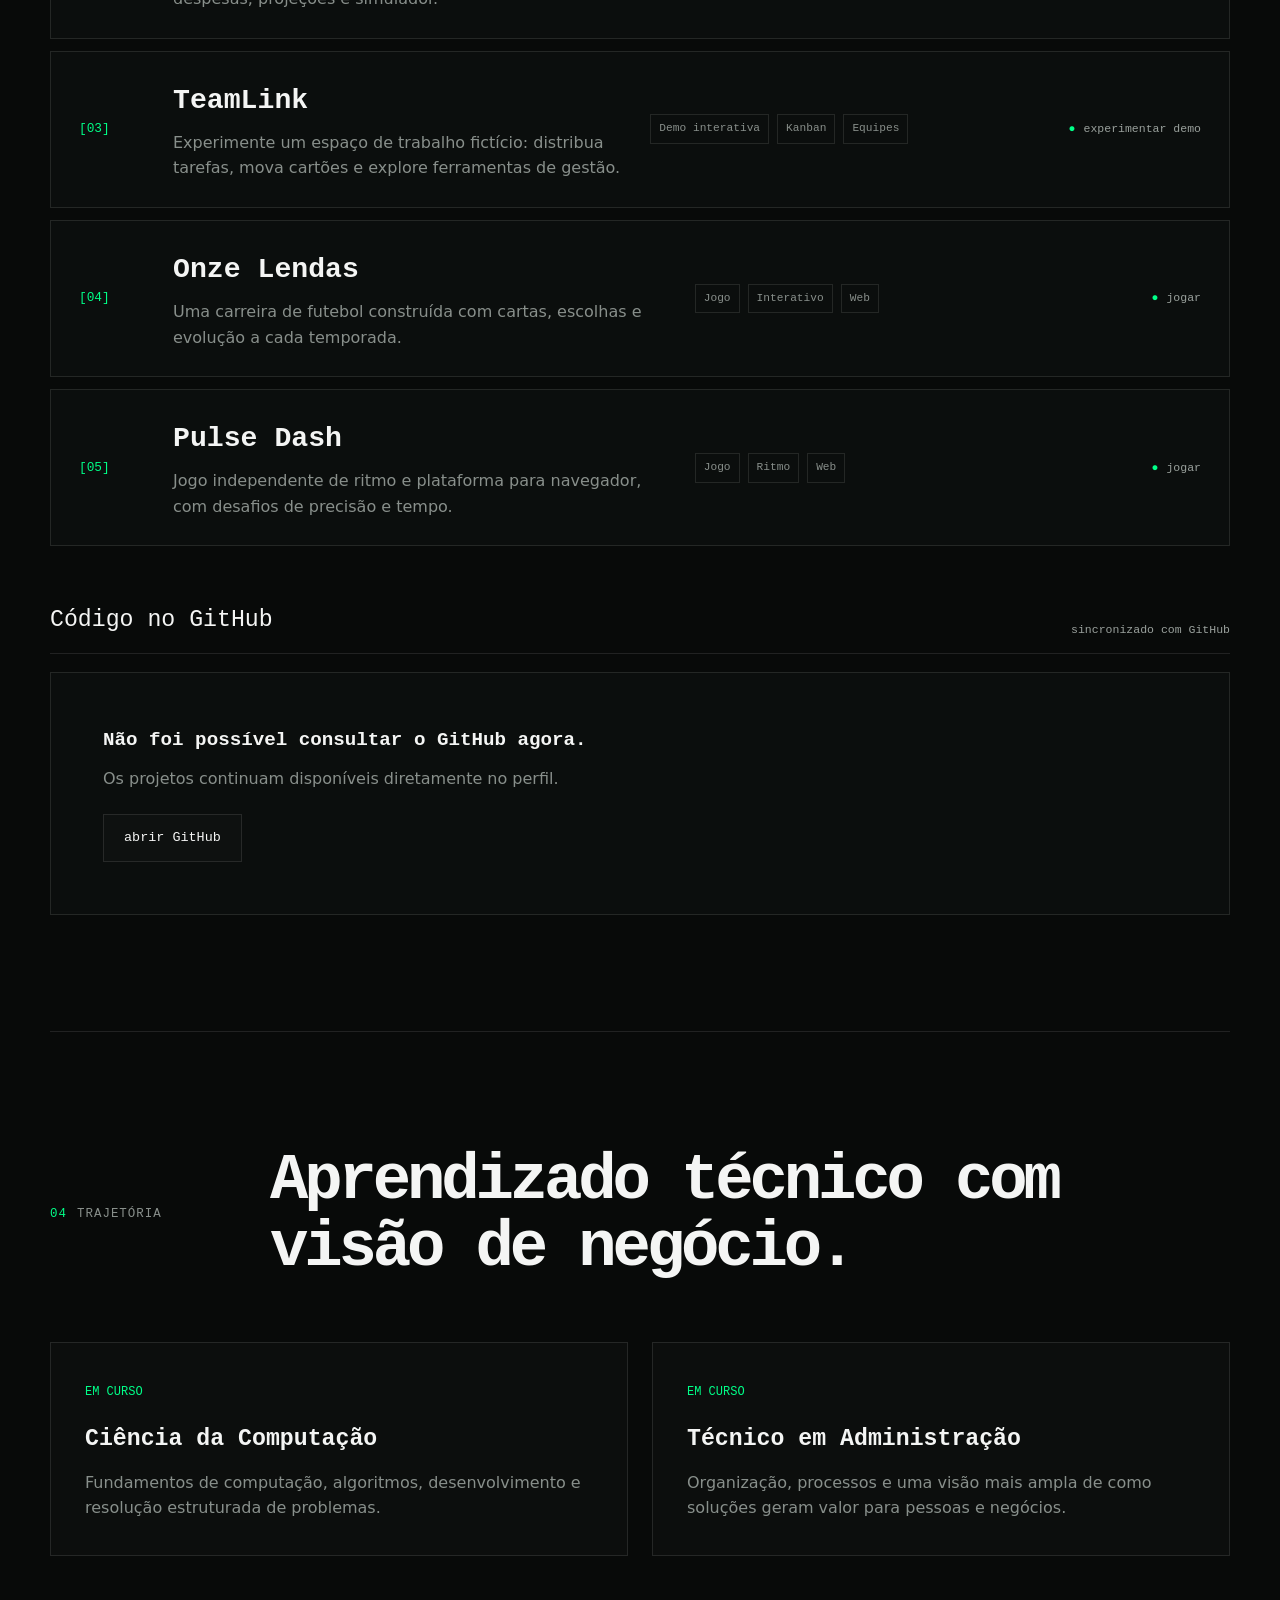
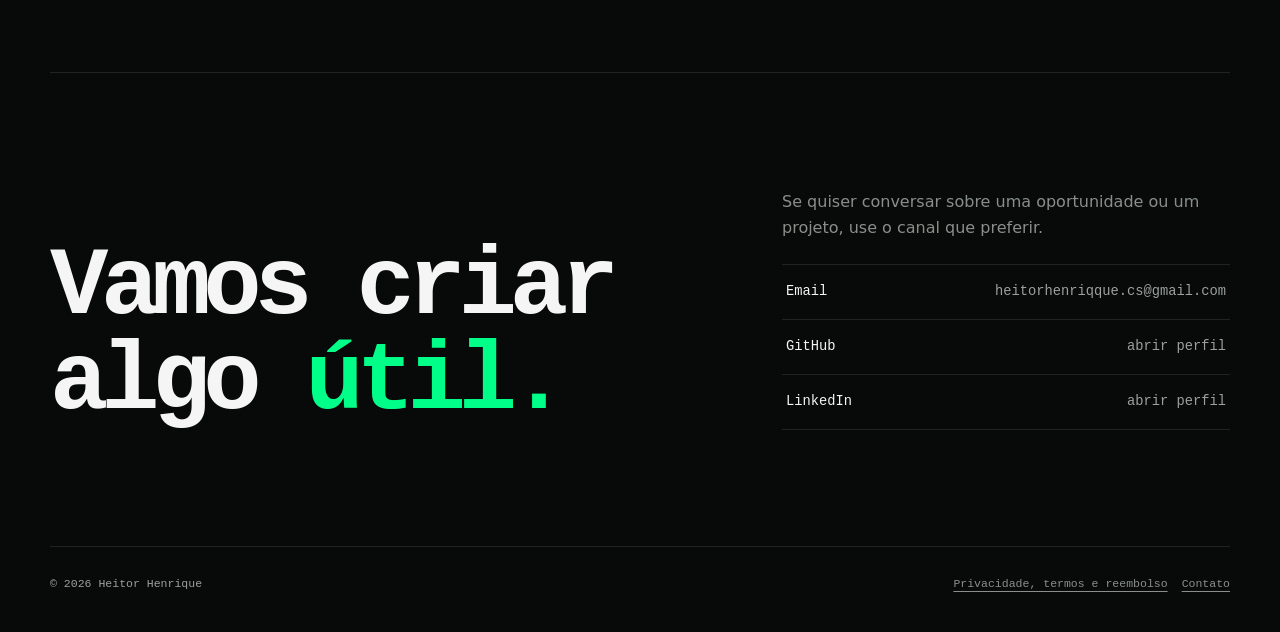
==== commit c4ee807b: "Publica portfólio com privacidade e acessibilidade" ====
--- a/index.html
+++ b/index.html
@@ -6,9 +6,6 @@
   <meta name="description" content="Portfólio de Heitor Henrique, estudante de Ciência da Computação e desenvolvedor de sites e aplicativos." />
   <meta name="theme-color" content="#080a09" />
   <title>Heitor Henrique — Desenvolvedor</title>
-  <link rel="preconnect" href="https://fonts.googleapis.com" />
-  <link rel="preconnect" href="https://fonts.gstatic.com" crossorigin />
-  <link href="https://fonts.googleapis.com/css2?family=DM+Sans:wght@400;500;600&family=JetBrains+Mono:wght@400;500;600;700&display=swap" rel="stylesheet" />
   <link rel="icon" type="image/svg+xml" href="data:image/svg+xml,%3Csvg xmlns='http://www.w3.org/2000/svg' viewBox='0 0 64 64'%3E%3Crect width='64' height='64' rx='14' fill='%23080a09'/%3E%3Cpath d='M15 17v30M49 17v30M15 32h34' stroke='%2300ff88' stroke-width='7' stroke-linecap='round'/%3E%3C/svg%3E" />
   <style>
     :root {
@@ -17,12 +14,12 @@
       --panel-2: #121614;
       --ink: #f4f5f4;
       --muted: #888f8b;
-      --faint: #4d5550;
+      --faint: #9aa19d;
       --line: rgba(255, 255, 255, 0.1);
       --green: #00ff88;
       --green-soft: rgba(0, 255, 136, 0.12);
-      --mono: "JetBrains Mono", ui-monospace, SFMono-Regular, Menlo, monospace;
-      --sans: "DM Sans", system-ui, sans-serif;
+      --mono: ui-monospace, SFMono-Regular, Menlo, Consolas, monospace;
+      --sans: Inter, system-ui, -apple-system, BlinkMacSystemFont, "Segoe UI", sans-serif;
       --page: min(1180px, calc(100vw - 48px));
     }
 
@@ -57,6 +54,7 @@
     a { color: inherit; text-decoration: none; }
     button { color: inherit; font: inherit; }
     [id] { scroll-margin-top: 100px; }
+    :focus-visible { outline: 3px solid var(--green); outline-offset: 4px; }
 
     .skip-link {
       position: fixed;
@@ -169,8 +167,8 @@
       letter-spacing: -.085em;
     }
     .hero h1 .outline {
-      color: transparent;
-      -webkit-text-stroke: 1px rgba(244,245,244,.5);
+      color: #bfc5c1;
+      -webkit-text-stroke: 0;
     }
     .hero h1 .accent { color: var(--green); }
 
@@ -383,6 +381,23 @@
     .cursor-corner:nth-child(4) { bottom: 0; right: 0; border-width: 0 2px 2px 0; }
     .cursor-corner:nth-child(5) { bottom: 0; left: 0; border-width: 0 0 2px 2px; }
     .cursor.is-target .cursor-dot { opacity: 0; }
+
+    .privacy-notice {
+      position: fixed;
+      z-index: 80;
+      right: 20px;
+      bottom: 20px;
+      width: min(430px, calc(100vw - 40px));
+      padding: 18px;
+      border: 1px solid rgba(0, 255, 136, .35);
+      background: #0e1110;
+      box-shadow: 0 20px 60px rgba(0, 0, 0, .45);
+    }
+    .privacy-notice p { margin: 0 0 14px; color: #fff; background:#0e1110; font-size: .88rem; }
+    .privacy-actions { display: flex; flex-wrap: wrap; gap: 10px; }
+    .privacy-actions .button { min-height: 42px; }
+    .legal-links { display: flex; flex-wrap: wrap; gap: 14px; }
+    .legal-links a { color: var(--muted); text-decoration: underline; text-underline-offset: 4px; }
 
     @keyframes pulse { 50% { opacity: .4; transform: scale(.8); } }
     @keyframes marquee { to { transform: translateX(-50%); } }
@@ -483,12 +498,12 @@
     <section class="section" id="sobre" data-section>
       <div class="section-head reveal">
         <div class="section-kicker"><strong>01</strong> sobre mim</div>
-        <h2 class="section-title">Tecnologia para resolver — da interface à máquina.</h2>
+        <h2 class="section-title">Tecnologia para resolver problemas, da interface à máquina.</h2>
       </div>
       <div class="about-grid reveal">
         <article class="about-copy">
           <p>Tenho 21 anos, estudo Ciência da Computação e também faço curso técnico em Administração. Essa mistura me ajuda a pensar tanto na tecnologia quanto no problema que ela precisa resolver.</p>
-          <p>Além do desenvolvimento, tenho facilidade com a parte física de computadores — montagem, manutenção e diagnóstico. Gosto de entender o sistema inteiro, não apenas uma camada.</p>
+          <p>Também trabalho bem com montagem, manutenção e diagnóstico de computadores. Entender o conjunto me ajuda a encontrar soluções mais consistentes.</p>
         </article>
         <dl class="facts">
           <div class="fact"><dt>Foco</dt><dd>Web & aplicativos</dd></div>
@@ -522,21 +537,39 @@
         <h2 class="section-title">Projetos para explorar.</h2>
       </div>
       <div class="project-list reveal">
+        <a class="project-card cursor-target" href="https://manguebeatfic.portalsgi.dev.br/" target="_blank" rel="noreferrer" aria-label="Abrir o projeto MangueBeatFic">
+          <span class="project-number">[01]</span>
+          <div><h3>MangueBeatFic</h3><p>Portal para transparência, gestão contratual e atendimento.</p></div>
+          <div class="project-tags"><span class="tag">Web</span><span class="tag">Portal</span><span class="tag">Gestão</span></div>
+          <span class="project-status">abrir projeto</span>
+        </a>
         <a class="project-card cursor-target" href="/mybills/" target="_blank" rel="noreferrer" aria-label="Abrir a versão web do MyBills">
-          <span class="project-number">[01]</span>
+          <span class="project-number">[02]</span>
           <div><h3>MyBills</h3><p>Planejamento financeiro pessoal com receitas, despesas, projeções e simulador.</p></div>
           <div class="project-tags"><span class="tag">JavaScript</span><span class="tag">Offline-first</span><span class="tag">Finanças</span></div>
           <span class="project-status">abrir versão web</span>
         </a>
-        <a class="project-card cursor-target" href="https://1.portalsgi.dev.br/" target="_blank" rel="noreferrer" aria-label="Abrir a demonstração do SGPI">
-          <span class="project-number">[02]</span>
-          <div><h3>SGPI</h3><p>Gestão de projetos integrados com painéis, Kanban, calendário e perfis demonstrativos.</p></div>
-          <div class="project-tags"><span class="tag">Python</span><span class="tag">Flask</span><span class="tag">Gestão</span></div>
-          <span class="project-status">abrir demonstração</span>
+        <a class="project-card cursor-target" href="/teamlink-demo/" target="_blank" rel="noreferrer" aria-label="Experimentar a demonstração interativa do TeamLink">
+          <span class="project-number">[03]</span>
+          <div><h3>TeamLink</h3><p>Experimente um espaço de trabalho fictício: distribua tarefas, mova cartões e explore ferramentas de gestão.</p></div>
+          <div class="project-tags"><span class="tag">Demo interativa</span><span class="tag">Kanban</span><span class="tag">Equipes</span></div>
+          <span class="project-status">experimentar demo</span>
         </a>
+        <a class="project-card cursor-target" href="https://2.portalsgi.dev.br/" target="_blank" rel="noopener noreferrer" aria-label="Abrir o jogo Onze Lendas">
+          <span class="project-number">[04]</span>
+          <div><h3>Onze Lendas</h3><p>Uma carreira de futebol construída com cartas, escolhas e evolução a cada temporada.</p></div>
+          <div class="project-tags"><span class="tag">Jogo</span><span class="tag">Interativo</span><span class="tag">Web</span></div>
+          <span class="project-status">jogar</span>
+        </a>
+        <a class="project-card cursor-target" href="https://geometry-dash-web.heitorhenriqque-cs.chatgpt.site/" target="_blank" rel="noopener noreferrer" aria-label="Abrir o jogo Pulse Dash">
+          <span class="project-number">[05]</span>
+          <div><h3>Pulse Dash</h3><p>Jogo independente de ritmo e plataforma para navegador, com desafios de precisão e tempo.</p></div>
+          <div class="project-tags"><span class="tag">Jogo</span><span class="tag">Ritmo</span><span class="tag">Web</span></div>
+          <span class="project-status">jogar</span>
+        </a>
       </div>
       <div class="github-heading reveal">
-        <h3>Outros repositórios públicos</h3>
+        <h3>Código no GitHub</h3>
         <span>sincronizado com GitHub</span>
       </div>
       <div class="project-list reveal" id="github-projects" aria-live="polite" aria-busy="true">
@@ -559,7 +592,7 @@
       <div class="contact-wrap reveal">
         <h2 class="contact-title">Vamos criar algo <span>útil.</span></h2>
         <div class="contact-side">
-          <p>Tem uma ideia, projeto ou oportunidade? Entre em contato pelo canal que for melhor para você.</p>
+          <p>Se quiser conversar sobre uma oportunidade ou um projeto, use o canal que preferir.</p>
           <div class="contact-links">
             <a class="contact-link cursor-target" href="mailto:heitorhenriqque.cs@gmail.com"><span>Email</span><span>heitorhenriqque.cs@gmail.com</span></a>
             <a class="contact-link cursor-target" href="https://github.com/heitorhenriqquecs-collab" target="_blank" rel="noreferrer"><span>GitHub</span><span>abrir perfil</span></a>
@@ -570,11 +603,26 @@
     </section>
   </main>
 
-  <footer><span>© <span id="year"></span> Heitor Henrique</span><span>feito com curiosidade + código</span></footer>
+  <footer><span>© <span id="year"></span> Heitor Henrique</span><span class="legal-links"><a href="/legal/">Privacidade, termos e reembolso</a><a href="mailto:heitorhenriqque.cs@gmail.com">Contato</a></span></footer>
+
+  <aside class="privacy-notice" id="privacyNotice" aria-label="Aviso de privacidade" hidden>
+    <p>Este portfólio não usa publicidade nem análise de comportamento. Algumas demonstrações salvam preferências e dados inseridos somente no seu aparelho.</p>
+    <div class="privacy-actions"><button class="button primary cursor-target" id="privacyDismiss" type="button">Entendi</button><a class="button cursor-target" href="/legal/">Ler política</a></div>
+  </aside>
 
   <script>
     const reduceMotion = window.matchMedia('(prefers-reduced-motion: reduce)').matches;
     document.getElementById('year').textContent = new Date().getFullYear();
+    const privacyNotice = document.getElementById('privacyNotice');
+    try {
+      privacyNotice.hidden = localStorage.getItem('heitor-privacy-notice-v1') === 'acknowledged';
+    } catch {
+      privacyNotice.hidden = false;
+    }
+    document.getElementById('privacyDismiss').addEventListener('click', () => {
+      try { localStorage.setItem('heitor-privacy-notice-v1', 'acknowledged'); } catch {}
+      privacyNotice.hidden = true;
+    });
 
     const menuButton = document.querySelector('.menu-button');
     const navLinks = document.querySelector('.nav-links');
@@ -652,7 +700,7 @@
 
         const number = document.createElement('span');
         number.className = 'project-number';
-        number.textContent = `[${String(index + 3).padStart(2, '0')}]`;
+        number.textContent = `[${String(index + 6).padStart(2, '0')}]`;
 
         const text = document.createElement('div');
         const heading = document.createElement('h3');
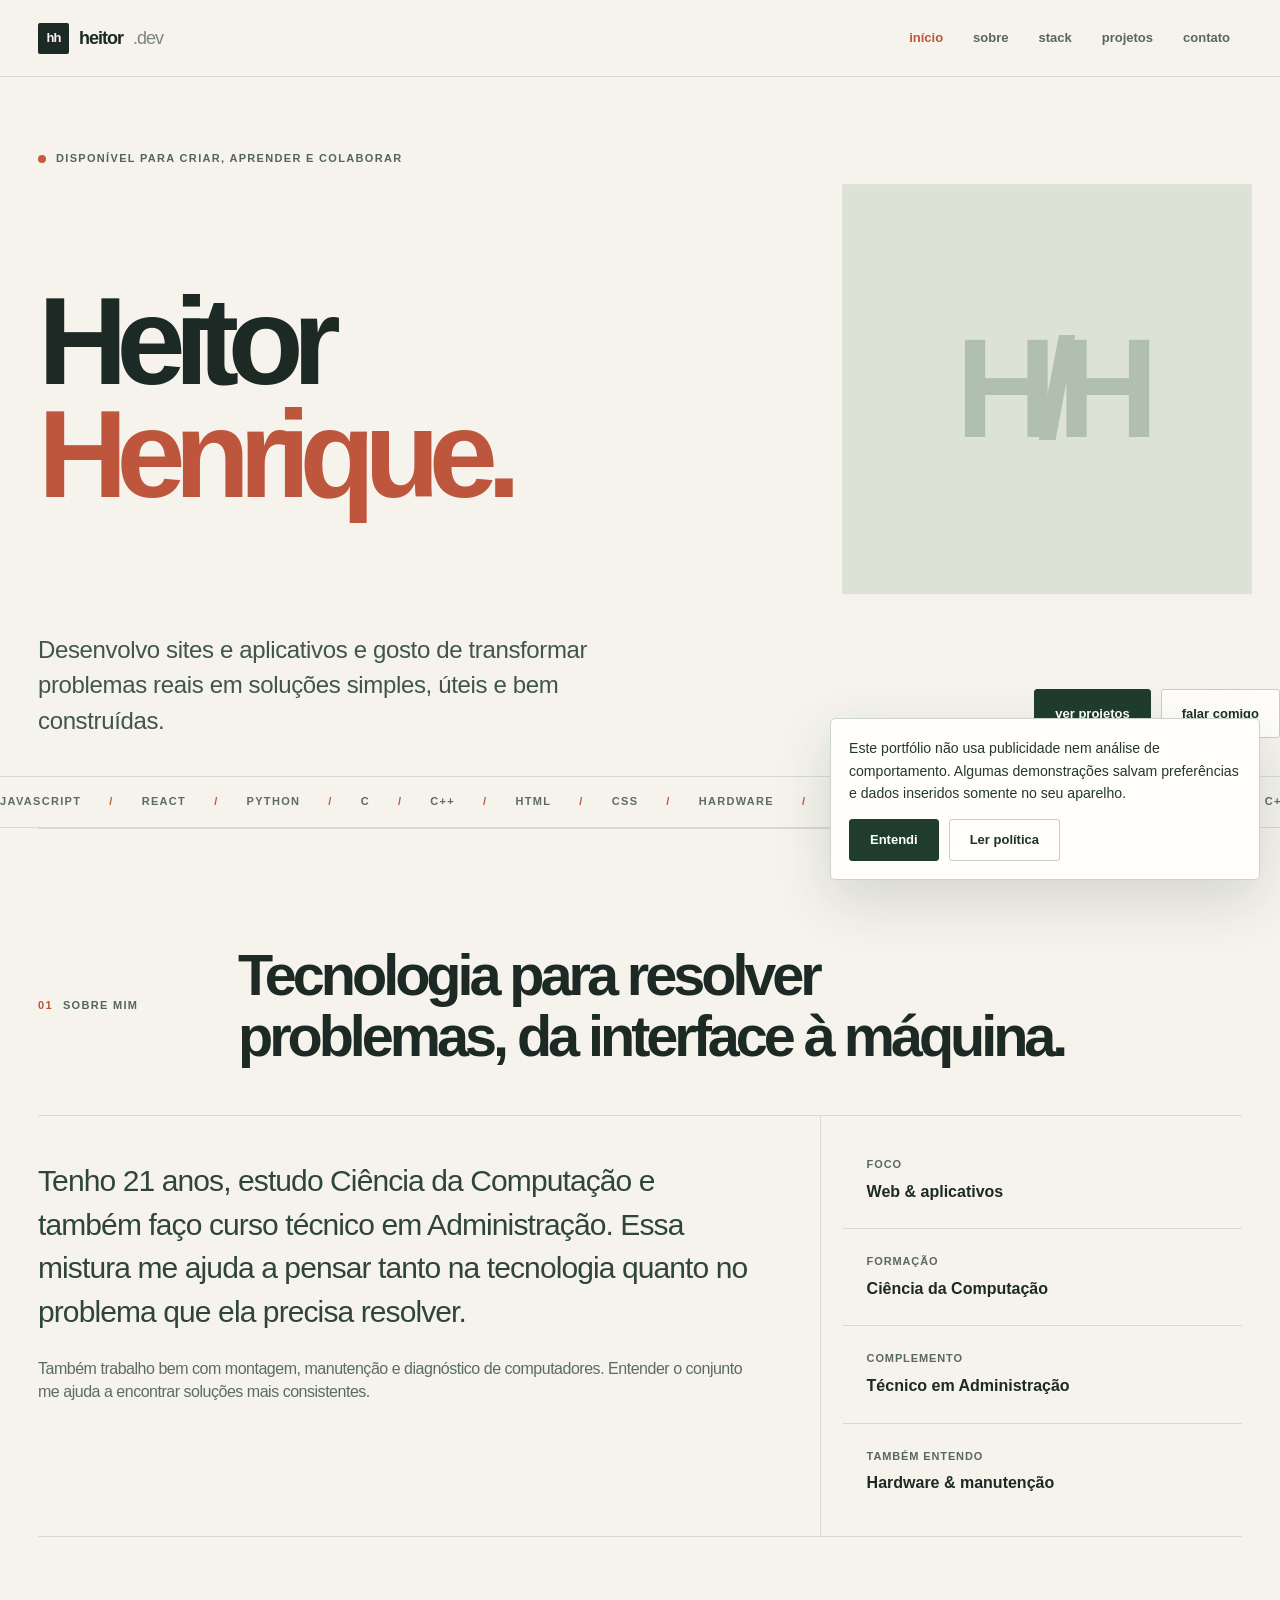
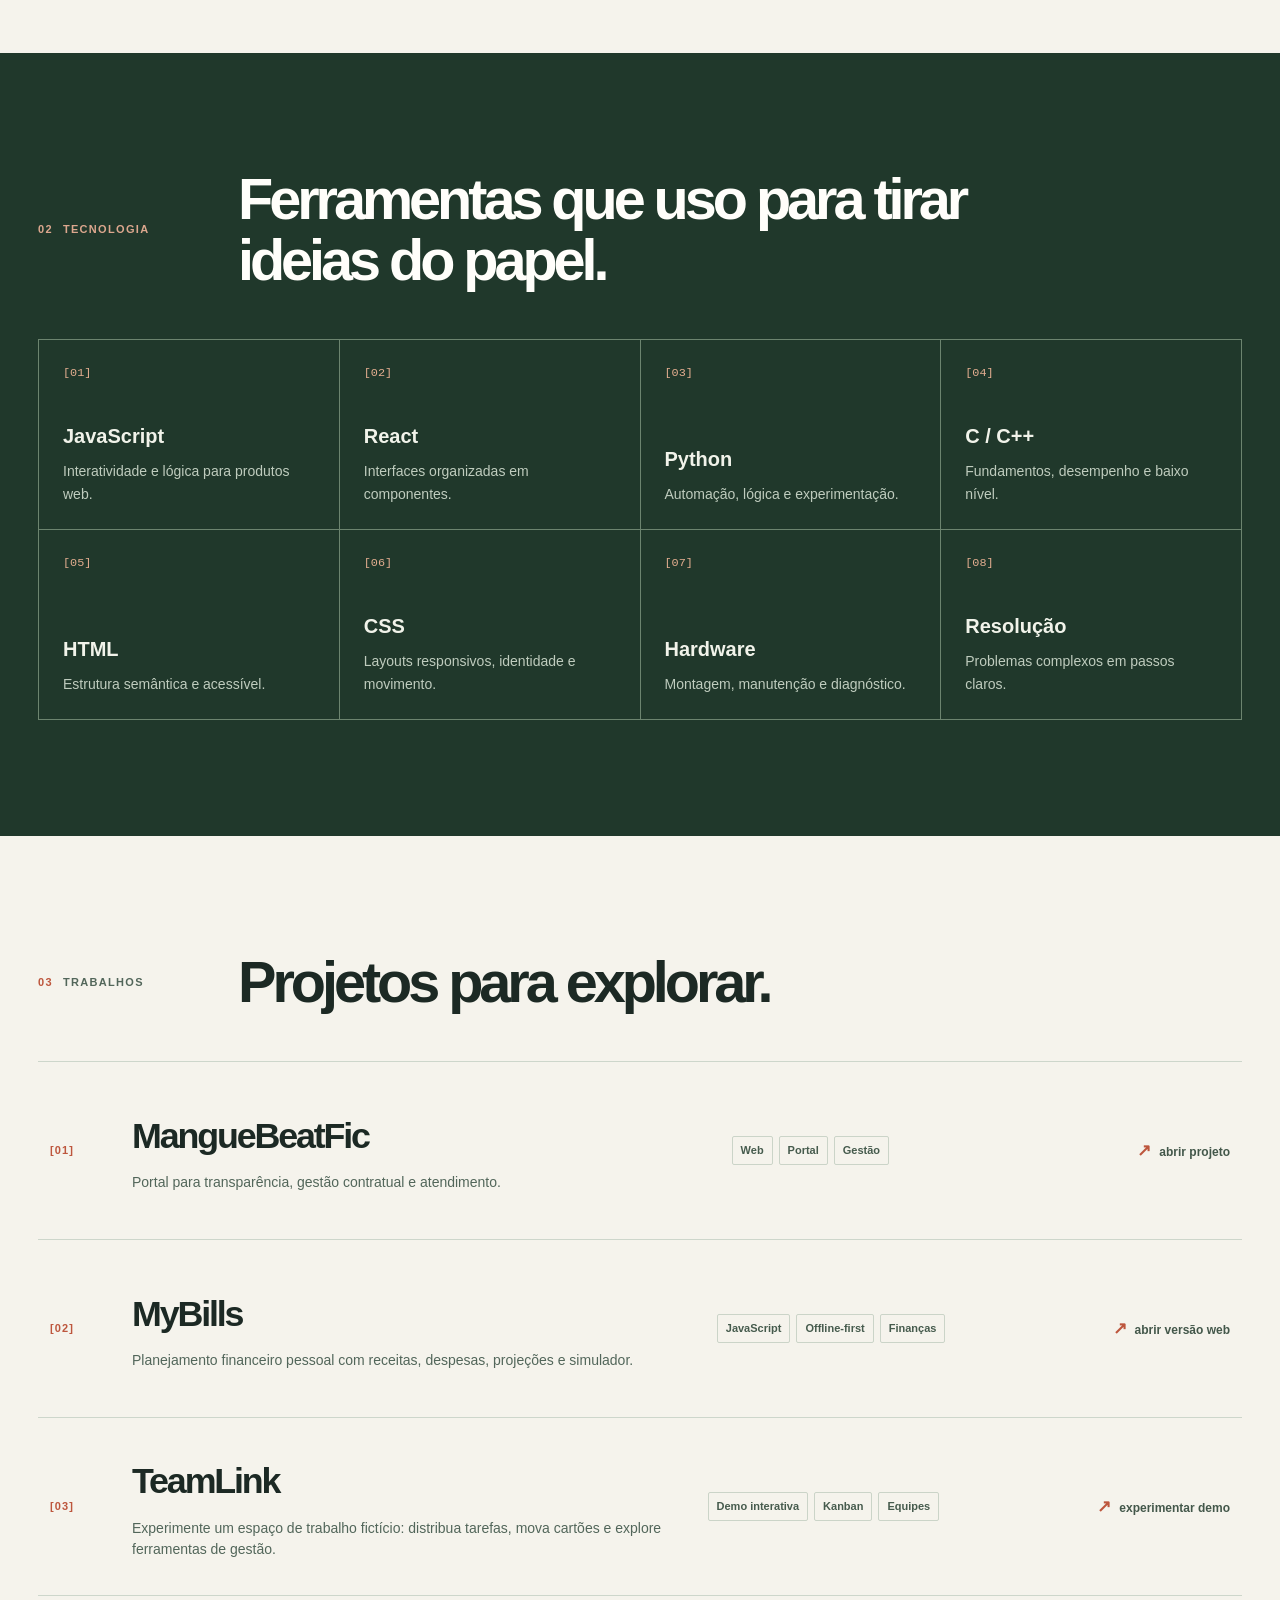
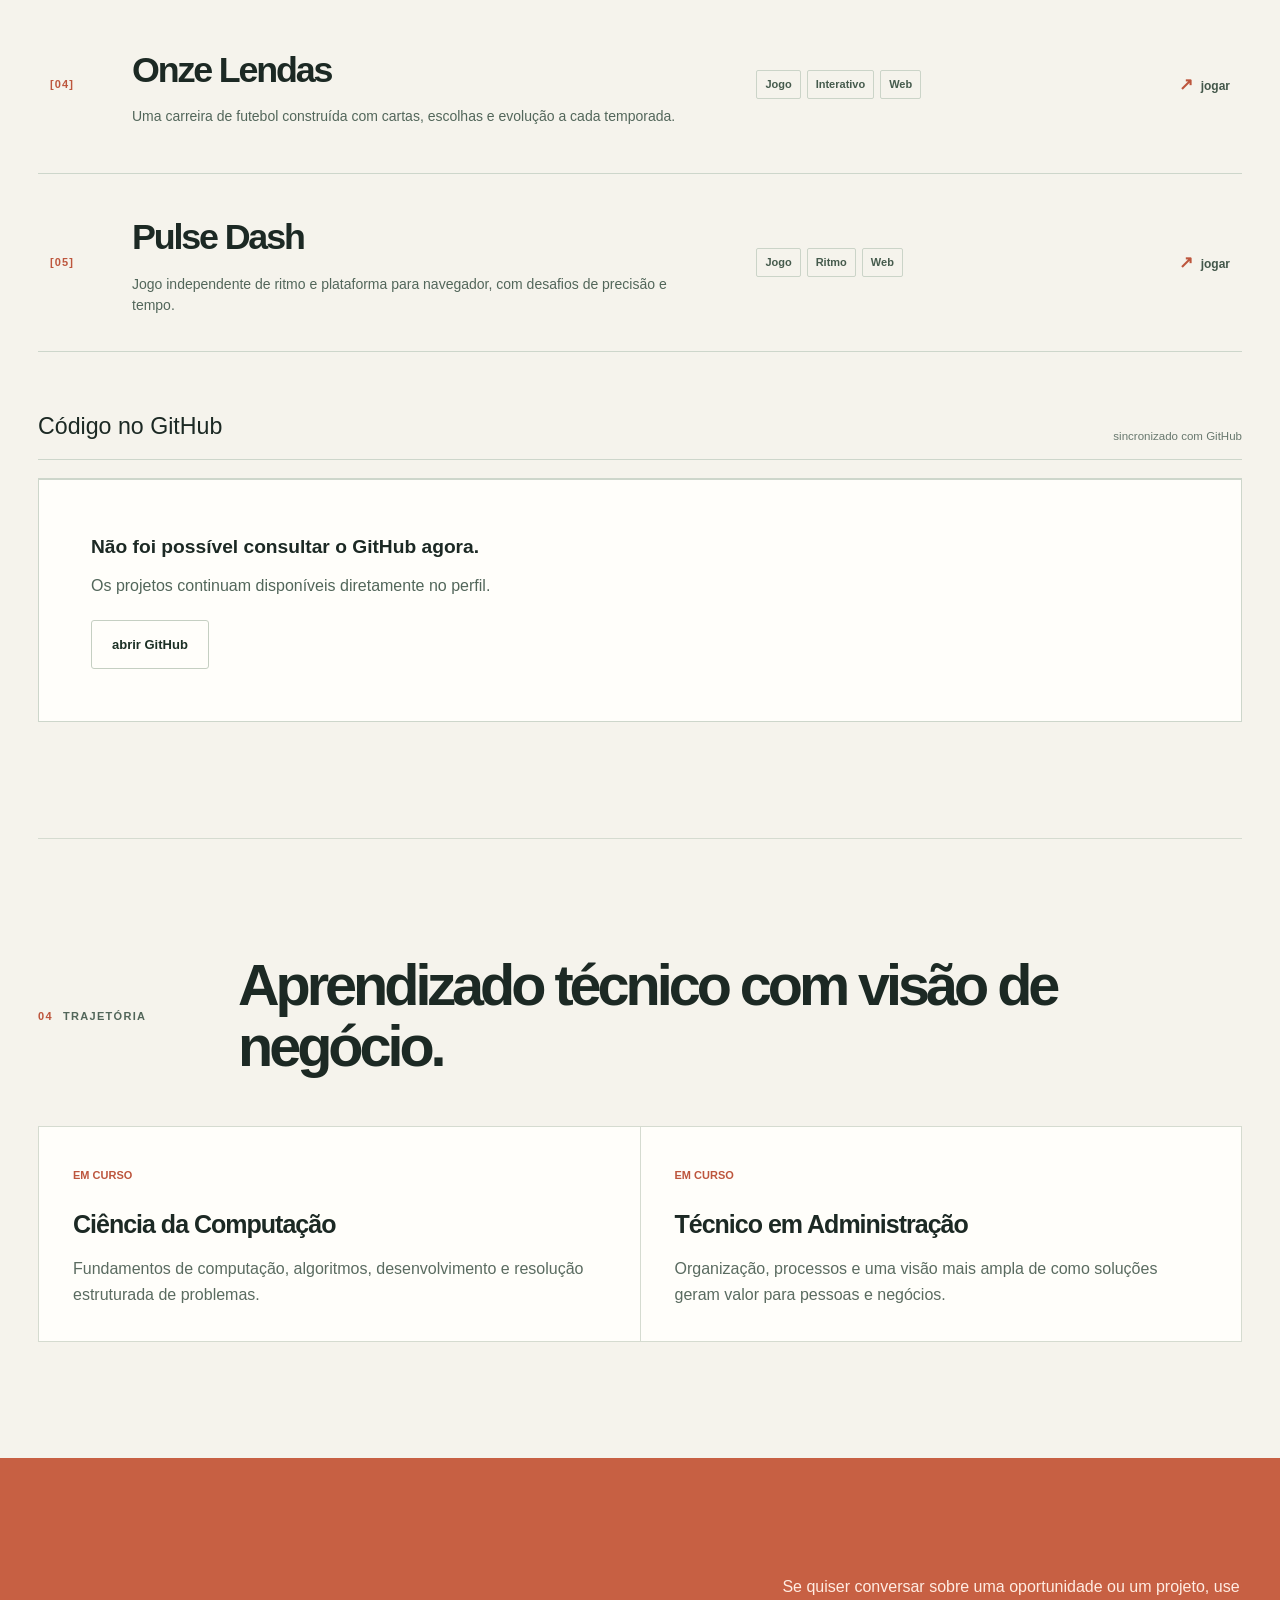
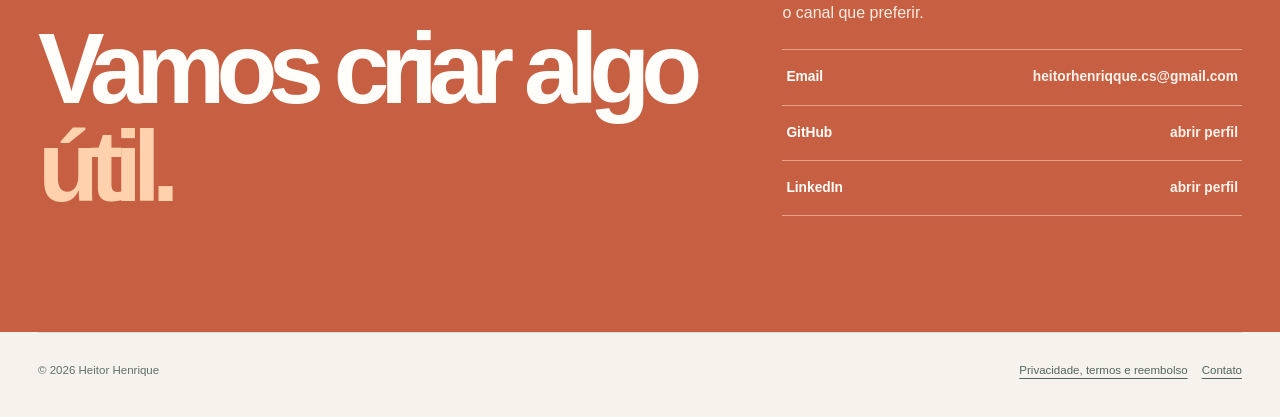
==== commit 84b36d22: "Refresh portfolio and embedded demos visual" ====
--- a/index.html
+++ b/index.html
@@ -451,6 +451,7 @@
       body, a, button { cursor: auto; }
     }
   </style>
+  <link rel="stylesheet" href="visual-refresh.css?v=1">
 </head>
 <body>
   <a class="skip-link" href="#conteudo">Pular para o conteúdo</a>
--- a/visual-refresh.css
+++ b/visual-refresh.css
@@ -0,0 +1,30 @@
+/* Heitor Henrique — project field guide, 2026 */
+:root{--bg:#f5f3ec;--panel:#fffefa;--panel-2:#ecece2;--ink:#1c2924;--muted:#59685f;--faint:#68786e;--line:#d5dbd0;--green:#c75c3f;--green-soft:#f1e0d7;--mono:ui-monospace,SFMono-Regular,Consolas,monospace;--sans:Inter,"Segoe UI",Arial,sans-serif;--page:min(1240px,calc(100vw - 76px))}
+html{scroll-behavior:smooth}body{background:#f5f3ec;color:#1c2924;font-family:var(--sans);font-size:16px}
+body::before{display:none}::selection{background:#c75c3f;color:#fff}
+.cursor{display:none!important}body,a,button{cursor:auto!important}
+.topbar{background:rgba(245,243,236,.96);border-color:#d5dbd0;backdrop-filter:blur(12px)}
+.nav{height:76px}.brand{font-family:var(--sans);font-size:18px;letter-spacing:-.055em}.brand-mark{display:grid;place-items:center;width:31px;height:31px;background:#1c2924;color:#f5f3ec;font-size:13px;border-radius:2px}.brand-ext{color:#7a897e}
+.nav-link{font-family:var(--sans);font-size:13px;font-weight:650;color:#59685f}.nav-link::before{content:""}.nav-link:hover,.nav-link.is-active{color:#bd563d}.menu-button{background:#fffefa;color:#1c2924;border-color:#cdd5c9;border-radius:3px}
+.section{padding:116px 0;border-color:#d5dbd0}
+.hero{position:relative;min-height:92svh;padding-top:150px;padding-bottom:0;grid-template-rows:auto 1fr auto;overflow:visible}
+.hero::after{content:"H/H";position:absolute;right:-10px;top:47%;transform:translateY(-50%);display:grid;place-items:center;width:min(32vw,410px);height:min(32vw,410px);background:#dce2d5;color:#b0bfae;font-size:clamp(70px,11vw,150px);font-weight:800;letter-spacing:-.14em;line-height:1;z-index:0;pointer-events:none}
+.eyebrow,.section-kicker{font-family:var(--sans);font-size:11px;font-weight:750;letter-spacing:.12em;color:#52665a}.eyebrow-dot{width:8px;height:8px;background:#c75c3f;box-shadow:none;animation:none}
+.hero-copy{position:relative;z-index:1;padding:42px 0 45px}.hero h1{max-width:900px;font-family:var(--sans);font-size:clamp(68px,9.7vw,148px);font-weight:800;line-height:.91;letter-spacing:-.09em}.hero h1 .outline{color:#bd563d}.hero h1 .accent{color:#bd563d}
+.hero-bottom{position:relative;z-index:1;grid-template-columns:minmax(0,600px) auto;align-items:end;gap:40px;padding-bottom:38px}.hero-intro{max-width:600px;color:#415649;font-size:clamp(18px,2vw,24px);line-height:1.48;letter-spacing:-.015em}
+.button{min-height:49px;border:1px solid #c5cfc2;border-radius:3px;background:#fffefa;color:#1d3126;font-family:var(--sans);font-size:13px;font-weight:750}.button:hover{border-color:#c75c3f;color:#bd563d;transform:translateY(-2px)}.button.primary{border-color:#1f3c2c;background:#1f3c2c;color:#fff}.button.primary:hover{border-color:#295d3e;background:#295d3e;color:#fff}
+.ticker{border-color:#d5dbd0;color:#5d6b61;font-family:var(--sans);font-size:11px;font-weight:700}.ticker-track{padding:16px 0}.ticker-track span::after{color:#bd563d}
+.section-head{grid-template-columns:160px 1fr;gap:40px;margin-bottom:48px}.section-kicker strong{color:#bd563d;font-weight:800}.section-title{font-family:var(--sans);font-size:clamp(36px,4.5vw,66px);font-weight:750;letter-spacing:-.07em;line-height:1.06}
+.about-grid{gap:0;border-top:1px solid #d5dbd0;border-bottom:1px solid #d5dbd0}.about-copy,.facts{border:0;background:transparent}.about-copy{padding:43px 55px 43px 0;border-right:1px solid #d5dbd0}.about-copy p{color:#30453a;font-size:clamp(21px,2.35vw,30px);line-height:1.45;letter-spacing:-.03em}.about-copy p+p{color:#5b6d61;font-size:16px}.facts{padding-left:22px}.fact{border-color:#d5dbd0}.fact dt{font-family:var(--sans);font-size:11px;font-weight:750;letter-spacing:.08em}.fact dd{font-family:var(--sans);font-size:16px;font-weight:700}
+#habilidades{width:100%;padding-inline:max(38px,calc((100vw - 1240px)/2));background:#20382b;color:#f1f3ea;border:0}
+#habilidades .section-kicker,#habilidades .section-kicker strong{color:#dca78e}#habilidades .section-title{color:#fffefa}
+.skill-grid{border-color:#6c846f}.skill-card{min-height:190px;border-color:#6c846f;background:transparent}.skill-card:hover{background:#294534}.skill-card::before{height:2px;background:#dfaa87}.skill-index{color:#e4ae90}.skill-card h3{font-family:var(--sans);font-size:20px;font-weight:750}.skill-card p{color:#bfccbe;font-size:14px}
+#projetos{border-top:0}.project-list{gap:0;border-top:1px solid #cdd6cb}.project-card{grid-template-columns:64px minmax(0,1.2fr) minmax(220px,.8fr) auto;min-height:178px;gap:18px;padding:25px 12px;border:0;border-bottom:1px solid #cdd6cb;background:transparent}.project-card:hover{border-color:#aab9aa;background:#ecefe6;transform:none}.project-number{color:#bd563d;font-family:var(--sans);font-size:11px;font-weight:800;letter-spacing:.1em}.project-card h3{font-family:var(--sans);font-size:clamp(25px,2.8vw,40px);font-weight:750;letter-spacing:-.06em}.project-card p{max-width:570px;color:#52665a;font-size:14px;line-height:1.5}.project-tags{gap:6px}.tag{border:1px solid #cbd4c8;border-radius:2px;color:#465b4d;font-family:var(--sans);font-size:11px;font-weight:650}.project-status{font-family:var(--sans);font-size:12px;font-weight:700;color:#43574a}.project-status::before{content:"↗";color:#bd563d;font-size:17px}
+.project-empty{border-color:#cdd6cb;background:#fffefa}.project-empty strong,.github-heading h3{font-family:var(--sans)}.project-empty p{color:#52665a}.github-heading{border-color:#cdd6cb}.github-heading span{font-family:var(--sans)}
+.journey{gap:0;border-top:1px solid #d5dbd0;border-left:1px solid #d5dbd0}.journey-card{border:0;border-right:1px solid #d5dbd0;border-bottom:1px solid #d5dbd0;background:#fffefa}.journey-card .label{color:#bd563d;font-family:var(--sans);font-size:11px;font-weight:800}.journey-card h3{font-family:var(--sans);font-size:25px;letter-spacing:-.04em}.journey-card p{color:#5a6b60}
+#contato{width:100%;padding-inline:max(38px,calc((100vw - 1240px)/2));background:#c76043;color:#fffefa;border:0}.contact-wrap{grid-template-columns:1.2fr .8fr;gap:55px}.contact-title{font-family:var(--sans);font-size:clamp(54px,7.8vw,112px);font-weight:800;letter-spacing:-.09em}.contact-title span{color:#ffd2ad}.contact-side p{color:#ffece2}.contact-links,.contact-link{border-color:#e8a18d}.contact-link{font-family:var(--sans);font-weight:650}.contact-link span:last-child{color:#fff2eb}
+footer{border-color:#d5dbd0;color:#617166;font-family:var(--sans)}.legal-links a{color:#52665a}
+.privacy-notice{border-color:#cbd4c9;border-radius:5px;background:#fffefa;box-shadow:0 20px 55px #253a2b28}.privacy-notice p{background:transparent;color:#24382b}
+.reveal,.reveal.is-visible{opacity:1;transform:none;transition:none}
+@media(max-width:900px){:root{--page:min(100% - 36px,720px)}.nav-links{top:76px;background:#f5f3ec}.hero::after{right:0;top:48%;width:260px;height:260px;font-size:90px;opacity:.55}.hero h1{font-size:clamp(68px,12vw,110px)}.hero-bottom,.about-grid,.contact-wrap{grid-template-columns:1fr}.section-head{grid-template-columns:1fr;gap:18px}.about-copy{padding-right:0;border-right:0}.facts{padding-left:0}.project-card{grid-template-columns:52px 1fr}.project-tags,.project-status{grid-column:2}#habilidades,#contato{padding-inline:max(18px,calc((100vw - 720px)/2))}}
+@media(max-width:580px){:root{--page:calc(100vw - 36px)}.section{padding:85px 0}.hero{min-height:88svh;padding-top:117px}.hero::after{top:47%;width:180px;height:180px;font-size:63px}.hero-copy{padding:45px 0}.hero h1{font-size:clamp(53px,15vw,82px)}.hero-intro{font-size:18px}.hero-bottom{gap:24px}.hero-actions{width:100%}.hero-actions .button{flex:1;padding-inline:12px}.section-title{font-size:38px}.project-card{grid-template-columns:1fr;min-height:0;padding:26px 3px}.project-tags,.project-status{grid-column:1}.skill-grid,.journey{grid-template-columns:1fr}#habilidades,#contato{padding-inline:18px}.contact-title{font-size:clamp(54px,15vw,88px)}}
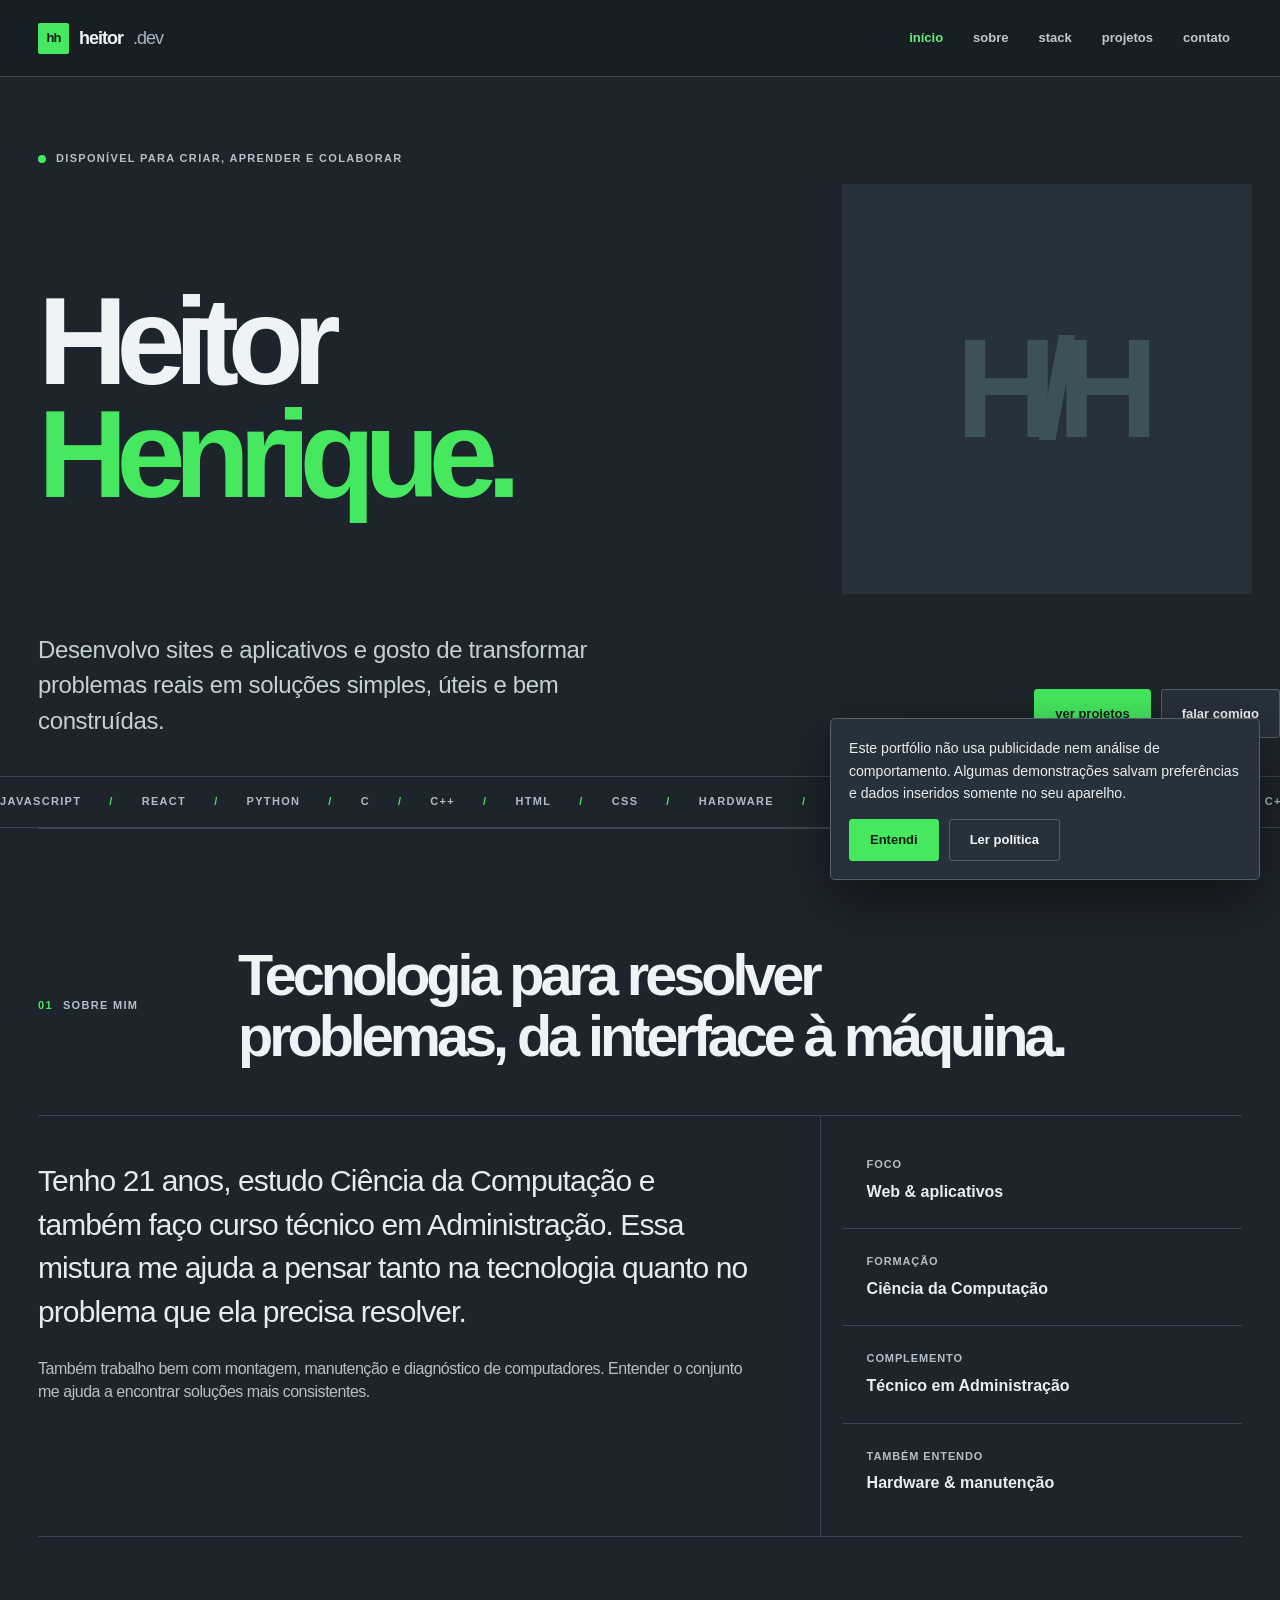
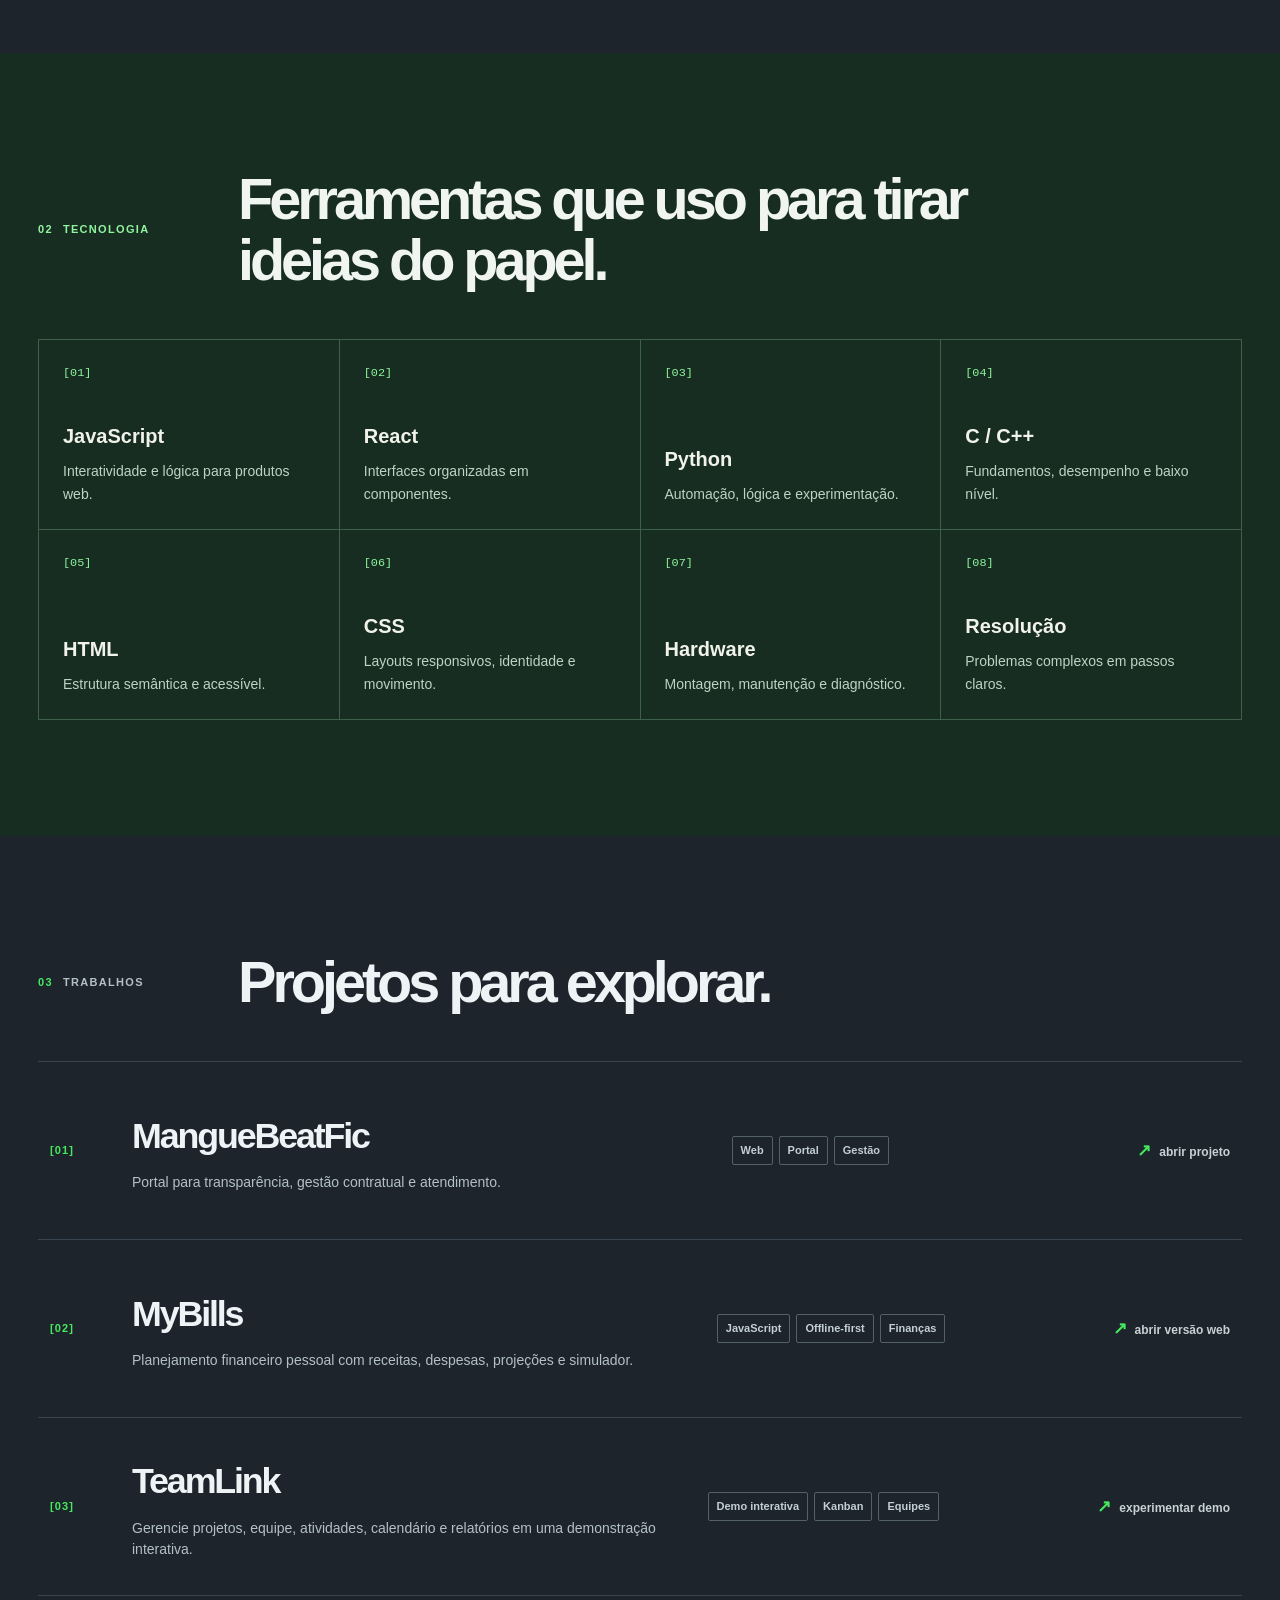
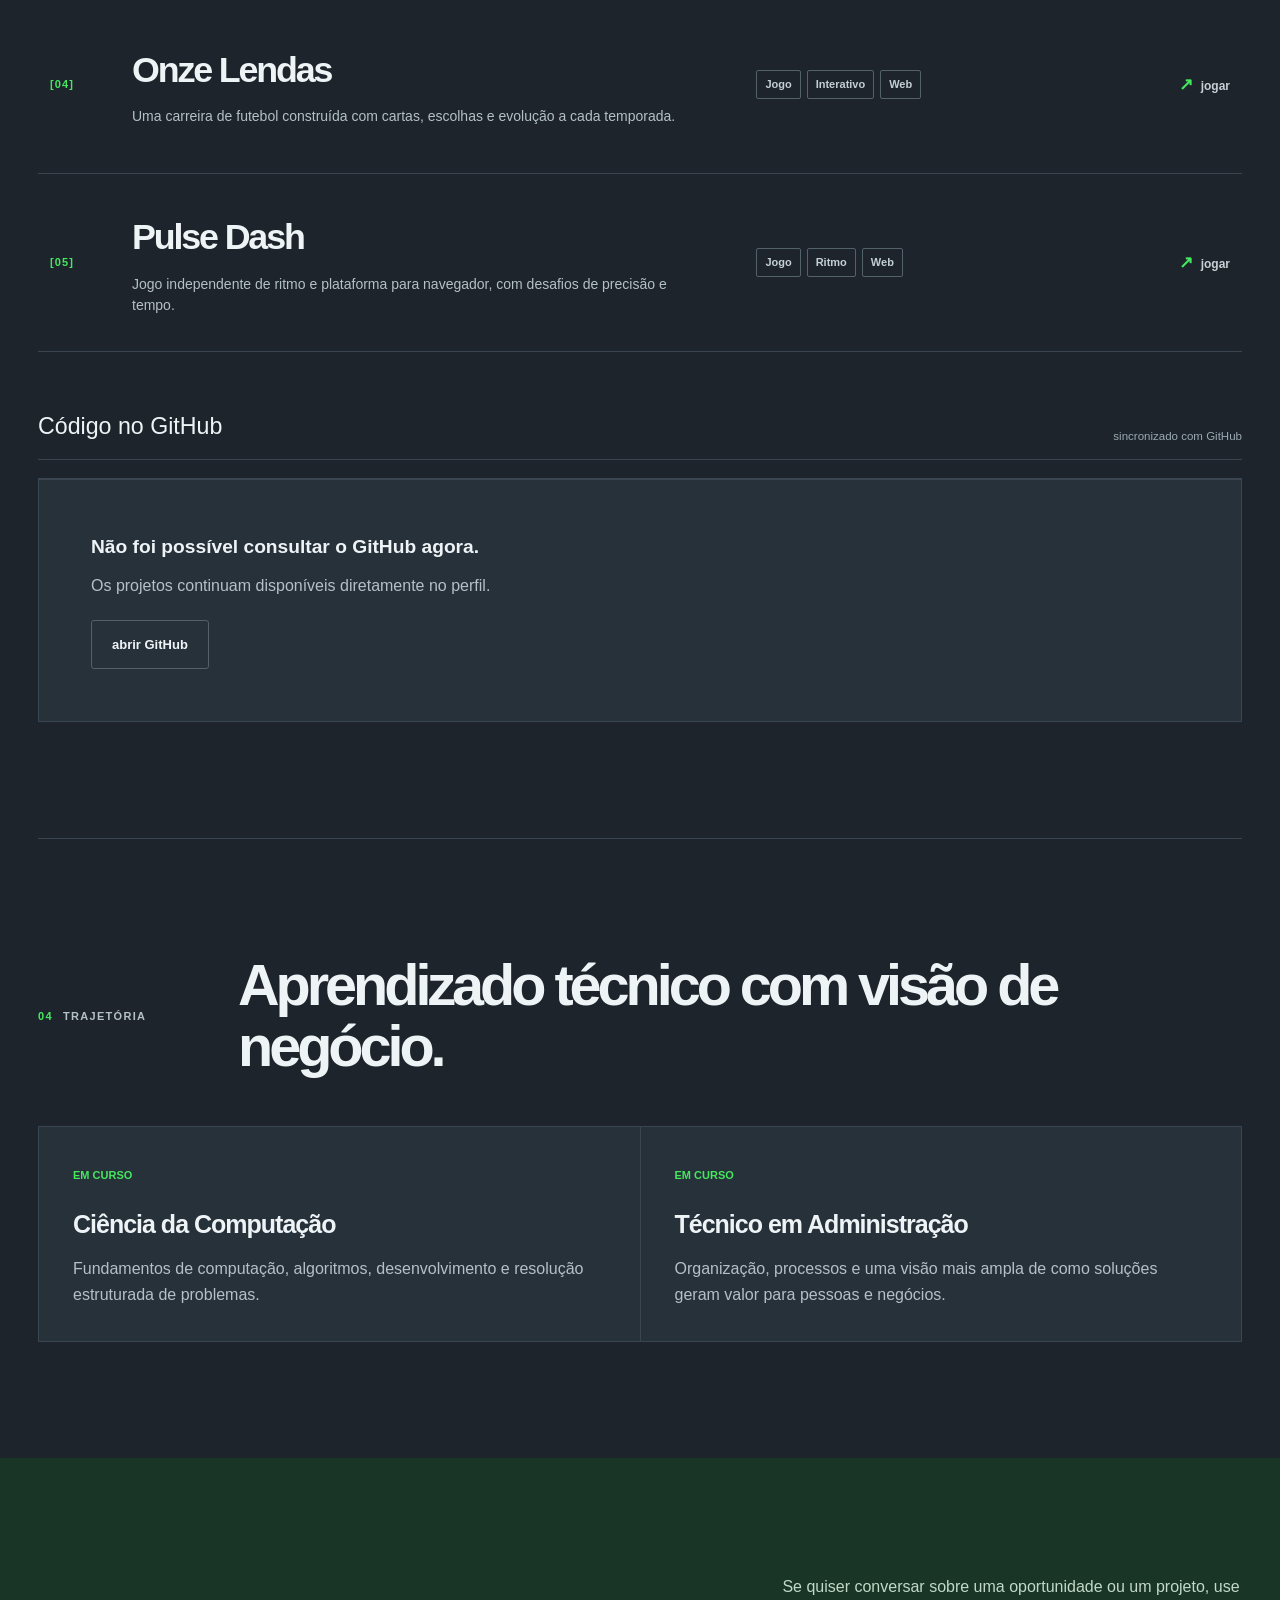
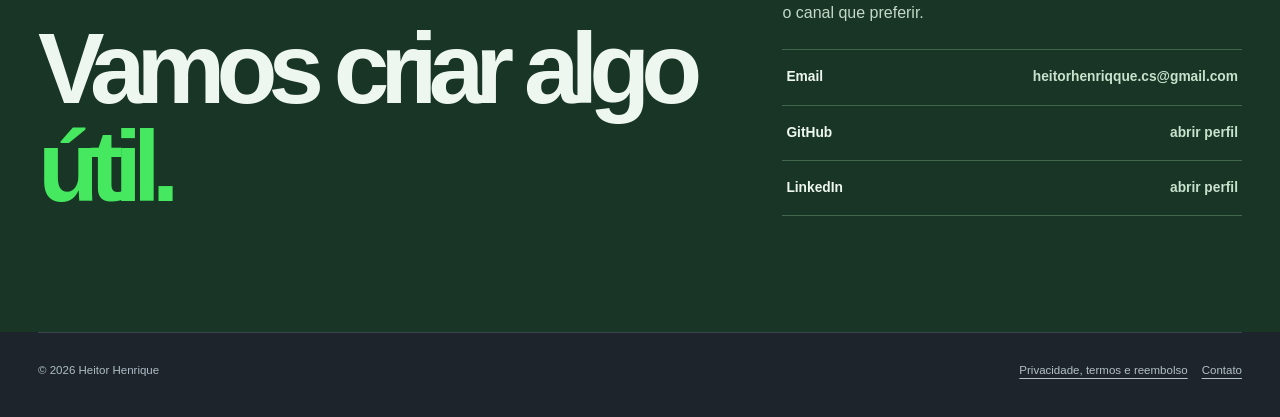
==== commit 734a48e0: "feat: update portfolio and embedded product demos" ====
--- a/index.html
+++ b/index.html
@@ -451,7 +451,7 @@
       body, a, button { cursor: auto; }
     }
   </style>
-  <link rel="stylesheet" href="visual-refresh.css?v=1">
+  <link rel="stylesheet" href="visual-refresh.css?v=2">
 </head>
 <body>
   <a class="skip-link" href="#conteudo">Pular para o conteúdo</a>
@@ -552,7 +552,7 @@
         </a>
         <a class="project-card cursor-target" href="/teamlink-demo/" target="_blank" rel="noreferrer" aria-label="Experimentar a demonstração interativa do TeamLink">
           <span class="project-number">[03]</span>
-          <div><h3>TeamLink</h3><p>Experimente um espaço de trabalho fictício: distribua tarefas, mova cartões e explore ferramentas de gestão.</p></div>
+          <div><h3>TeamLink</h3><p>Gerencie projetos, equipe, atividades, calendário e relatórios em uma demonstração interativa.</p></div>
           <div class="project-tags"><span class="tag">Demo interativa</span><span class="tag">Kanban</span><span class="tag">Equipes</span></div>
           <span class="project-status">experimentar demo</span>
         </a>
--- a/visual-refresh.css
+++ b/visual-refresh.css
@@ -28,3 +28,21 @@
 .reveal,.reveal.is-visible{opacity:1;transform:none;transition:none}
 @media(max-width:900px){:root{--page:min(100% - 36px,720px)}.nav-links{top:76px;background:#f5f3ec}.hero::after{right:0;top:48%;width:260px;height:260px;font-size:90px;opacity:.55}.hero h1{font-size:clamp(68px,12vw,110px)}.hero-bottom,.about-grid,.contact-wrap{grid-template-columns:1fr}.section-head{grid-template-columns:1fr;gap:18px}.about-copy{padding-right:0;border-right:0}.facts{padding-left:0}.project-card{grid-template-columns:52px 1fr}.project-tags,.project-status{grid-column:2}#habilidades,#contato{padding-inline:max(18px,calc((100vw - 720px)/2))}}
 @media(max-width:580px){:root{--page:calc(100vw - 36px)}.section{padding:85px 0}.hero{min-height:88svh;padding-top:117px}.hero::after{top:47%;width:180px;height:180px;font-size:63px}.hero-copy{padding:45px 0}.hero h1{font-size:clamp(53px,15vw,82px)}.hero-intro{font-size:18px}.hero-bottom{gap:24px}.hero-actions{width:100%}.hero-actions .button{flex:1;padding-inline:12px}.section-title{font-size:38px}.project-card{grid-template-columns:1fr;min-height:0;padding:26px 3px}.project-tags,.project-status{grid-column:1}.skill-grid,.journey{grid-template-columns:1fr}#habilidades,#contato{padding-inline:18px}.contact-title{font-size:clamp(54px,15vw,88px)}}
+
+/* Marca padrão: grafite, azul ardósia e verde vivo. */
+:root{color-scheme:dark;--bg:#1d242b;--panel:#27313a;--panel-2:#202a32;--ink:#eef3f6;--muted:#b4c0c7;--faint:#9baab3;--line:#394651;--green:#45e85f;--green-soft:#183525}
+body{background:#1d242b;color:#eef3f6}::selection{background:#45e85f;color:#102016}
+.topbar{border-color:#394651;background:rgba(23,31,37,.96)}.brand-mark{background:#45e85f;color:#102016}.brand-ext{color:#a6b6bf}.nav-link{color:#bdc9cf}.nav-link:hover,.nav-link.is-active{color:#66ed7b}.menu-button{border-color:#52616b;background:#27313a;color:#eef3f6}
+.section{border-color:#394651}.hero::after{background:#27313a;color:#3d5158}.eyebrow,.section-kicker{color:#b4c0c7}.eyebrow-dot{background:#45e85f}.hero h1 .outline,.hero h1 .accent{color:#45e85f}.hero-intro{color:#c3d0d6}
+.button{border-color:#52616b;background:#27313a;color:#eef3f6}.button:hover{border-color:#45e85f;color:#a6f6b4}.button.primary{border-color:#45e85f;background:#45e85f;color:#102016}.button.primary:hover{border-color:#7af48d;background:#7af48d;color:#102016}
+.ticker{border-color:#394651;color:#aebdc5}.ticker-track span::after{color:#45e85f}.section-kicker strong{color:#45e85f}
+.about-grid{border-color:#394651}.about-copy{border-color:#394651}.about-copy p{color:#e3ecef}.about-copy p+p{color:#b4c0c7}.fact{border-color:#394651}.fact dd{color:#e6eef1}
+#habilidades{background:#182d21}#habilidades .section-kicker,#habilidades .section-kicker strong{color:#91f5a0}#habilidades .section-title{color:#f0f5f1}.skill-grid,.skill-card{border-color:#3e5f49}.skill-card:hover{background:#213a2b}.skill-card::before{background:#45e85f}.skill-index{color:#8cf69d}.skill-card p{color:#bfd2c5}
+.project-list,.project-card{border-color:#394651}.project-card:hover{border-color:#526a5c;background:#24332b}.project-number{color:#45e85f}.project-card p{color:#b4c0c7}.tag{border-color:#53616b;color:#c3cfd5}.project-status{color:#c7d2d6}.project-status::before{color:#45e85f}
+.project-empty{border-color:#394651;background:#27313a}.project-empty p{color:#b4c0c7}.github-heading{border-color:#394651}
+.journey{border-color:#394651}.journey-card{border-color:#394651;background:#27313a}.journey-card .label{color:#45e85f}.journey-card p{color:#b4c0c7}
+#contato{background:#183525;color:#eef7ef}.contact-title span{color:#45e85f}.contact-side p{color:#c3d8c9}.contact-links,.contact-link{border-color:#42664b}.contact-link span:last-child{color:#c8e2cc}
+footer{border-color:#394651;color:#aebdc5}.legal-links a{color:#b4c0c7}
+.privacy-notice{border-color:#52616b;background:#27313a;box-shadow:0 20px 55px #0007}.privacy-notice p{color:#e7eef1}
+.skip-link{background:#45e85f;color:#102016}:focus-visible{outline-color:#45e85f}
+@media(max-width:900px){.nav-links{background:#171f25;border-color:#394651}}
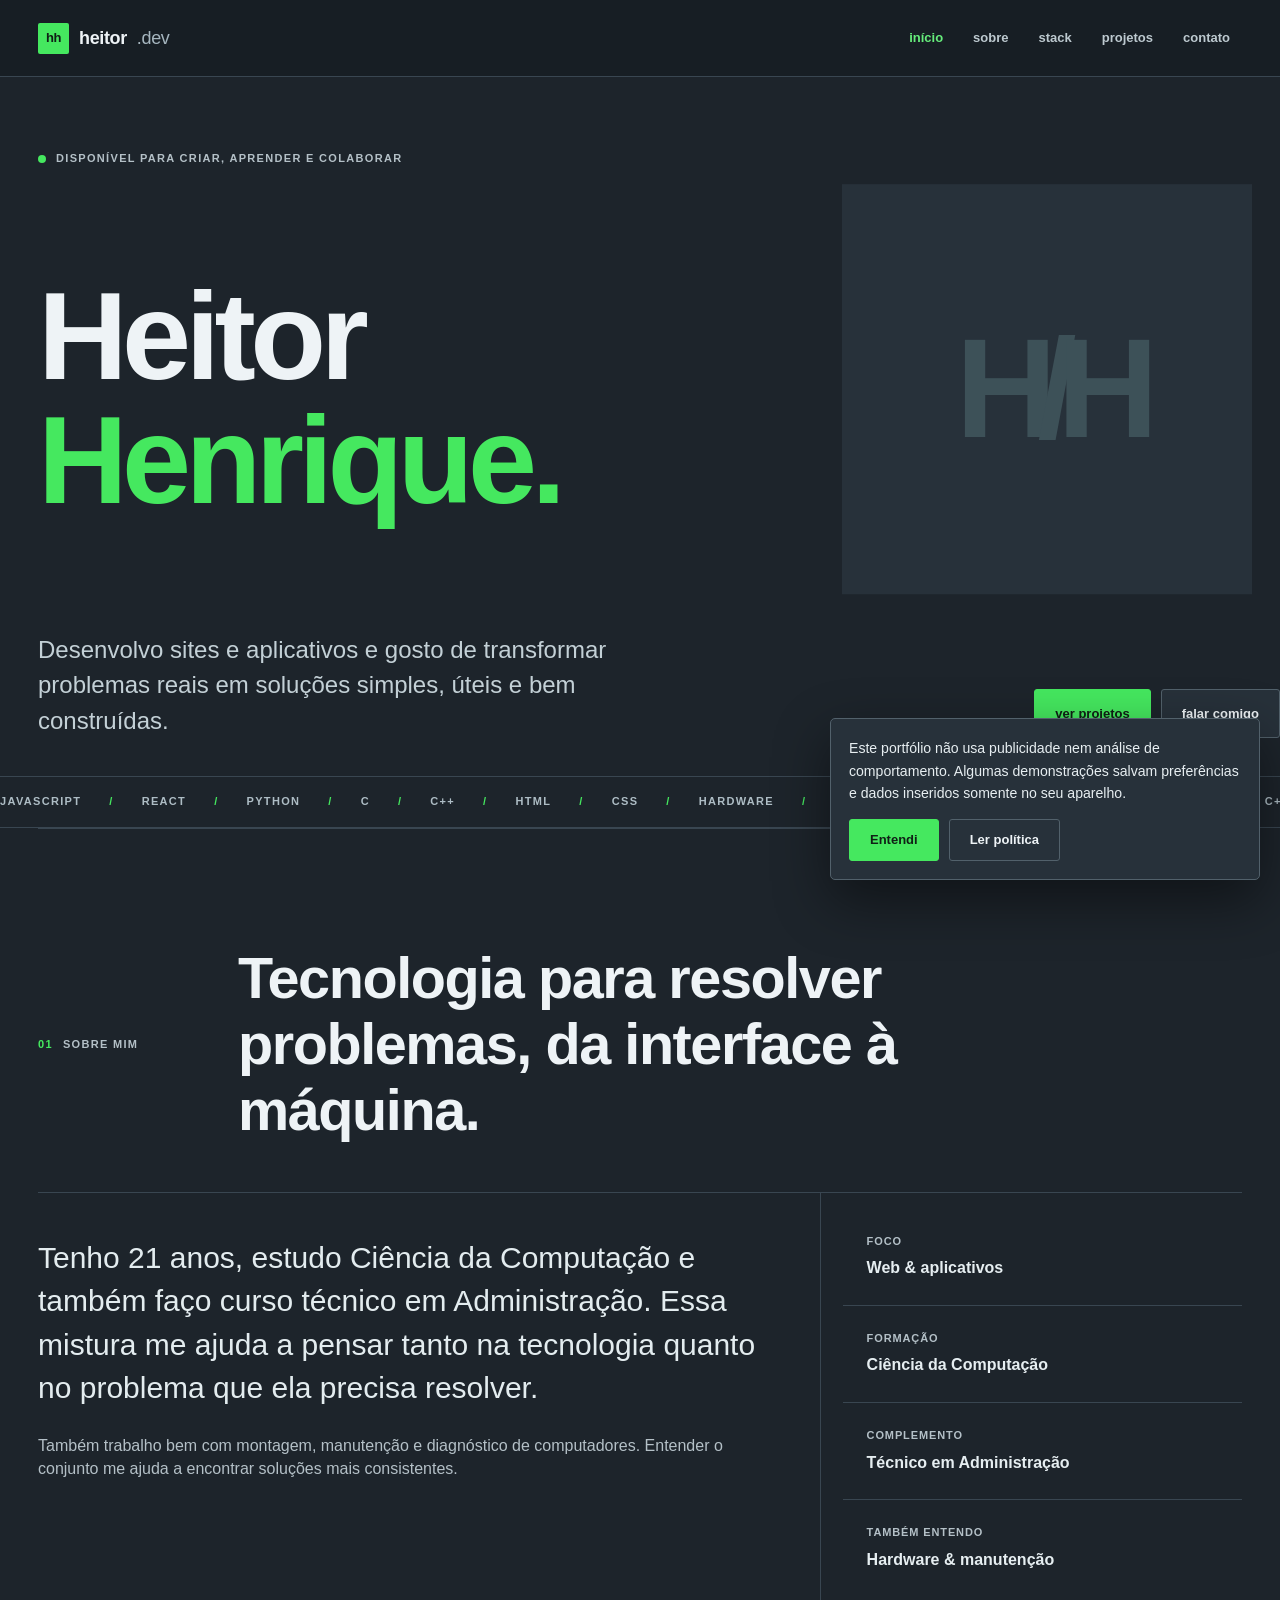
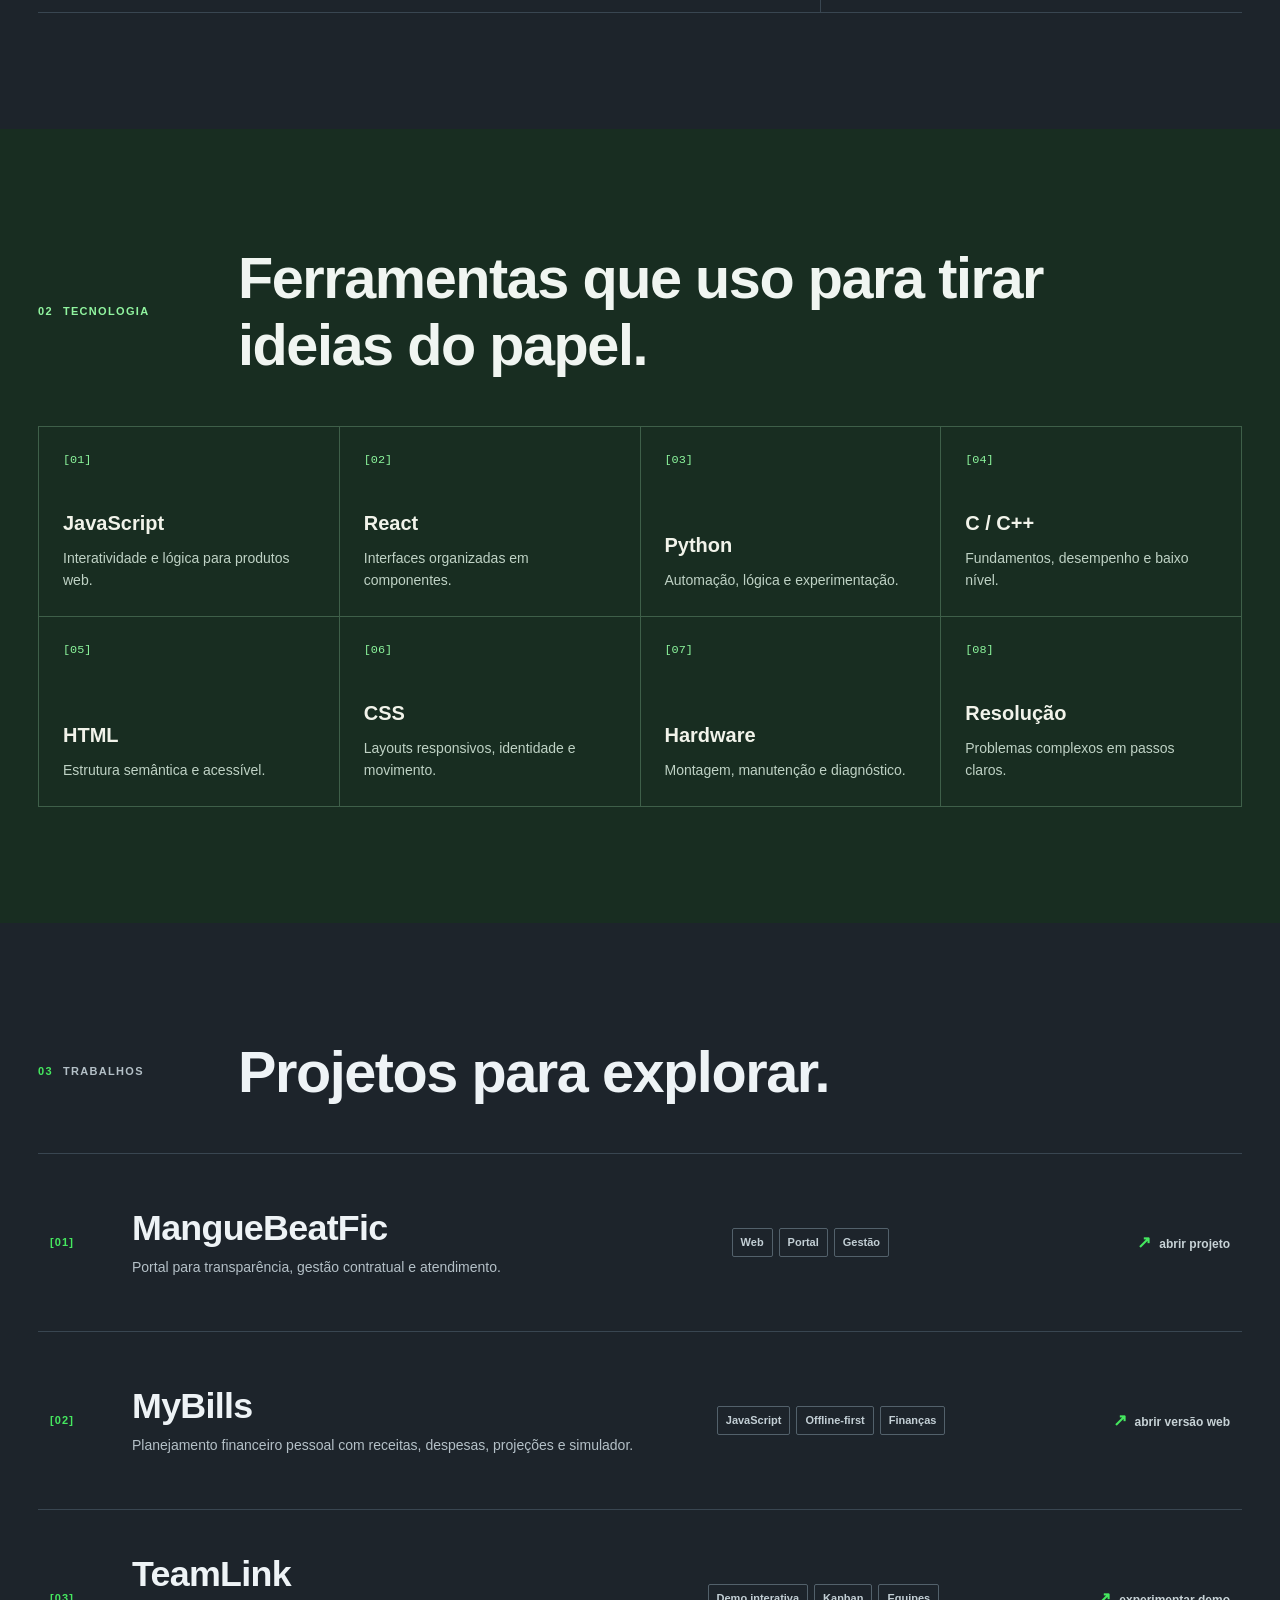
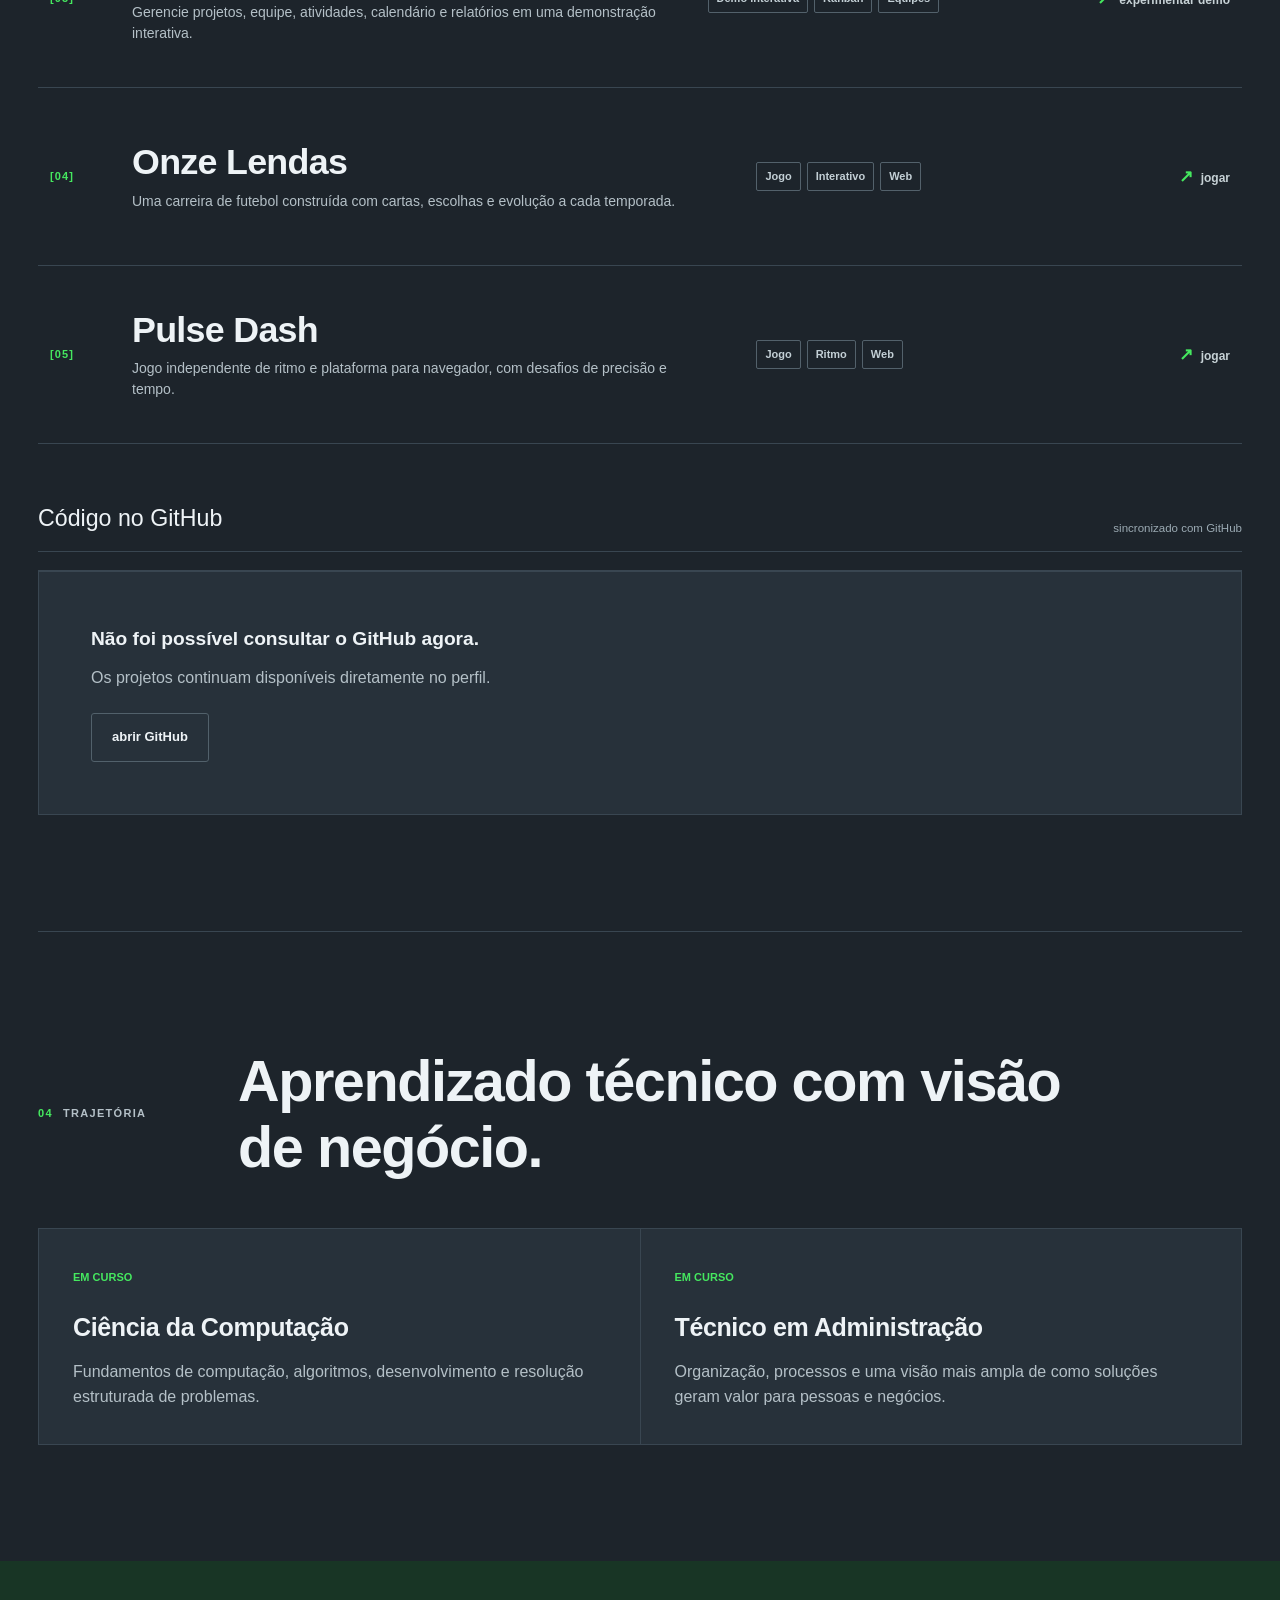
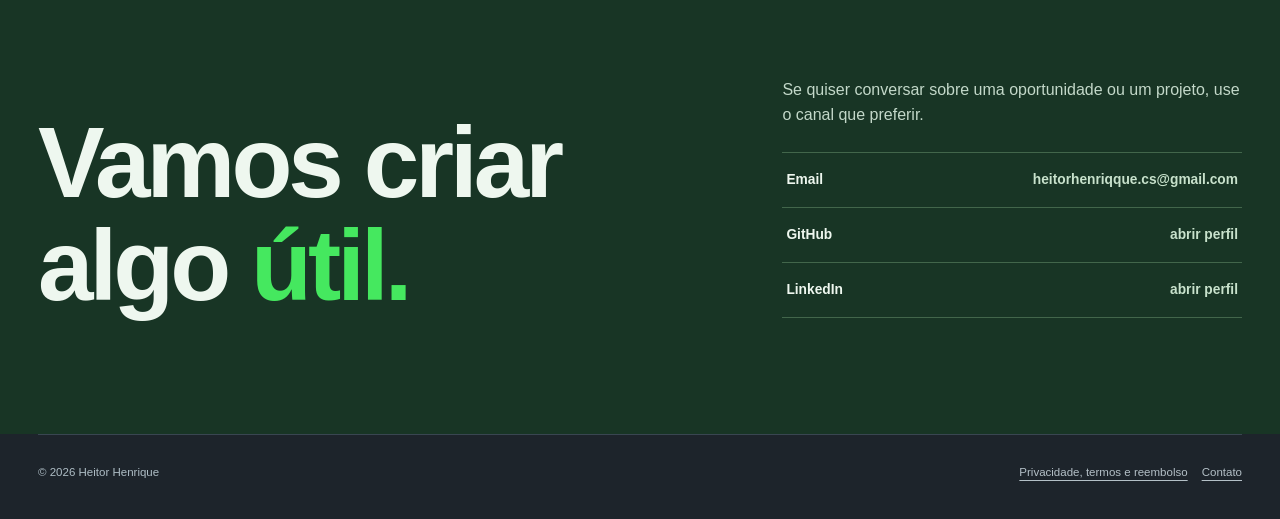
==== commit b809c070: "Improve portfolio typography spacing" ====
--- a/index.html
+++ b/index.html
@@ -451,7 +451,7 @@
       body, a, button { cursor: auto; }
     }
   </style>
-  <link rel="stylesheet" href="visual-refresh.css?v=2">
+  <link rel="stylesheet" href="visual-refresh.css?v=3">
 </head>
 <body>
   <a class="skip-link" href="#conteudo">Pular para o conteúdo</a>
--- a/visual-refresh.css
+++ b/visual-refresh.css
@@ -46,3 +46,12 @@
 .privacy-notice{border-color:#52616b;background:#27313a;box-shadow:0 20px 55px #0007}.privacy-notice p{color:#e7eef1}
 .skip-link{background:#45e85f;color:#102016}:focus-visible{outline-color:#45e85f}
 @media(max-width:900px){.nav-links{background:#171f25;border-color:#394651}}
+
+/* Títulos com desenho editorial, mas sem comprimir os caracteres. */
+.brand{letter-spacing:-.02em}
+.hero h1{letter-spacing:-.045em;line-height:1}
+.section-title{letter-spacing:-.025em;line-height:1.15}
+.project-card h3{letter-spacing:-.02em;line-height:1.18}
+.journey-card h3{letter-spacing:-.015em}
+.contact-title{letter-spacing:-.04em;line-height:1.03}
+.hero-intro,.about-copy p{letter-spacing:normal}
